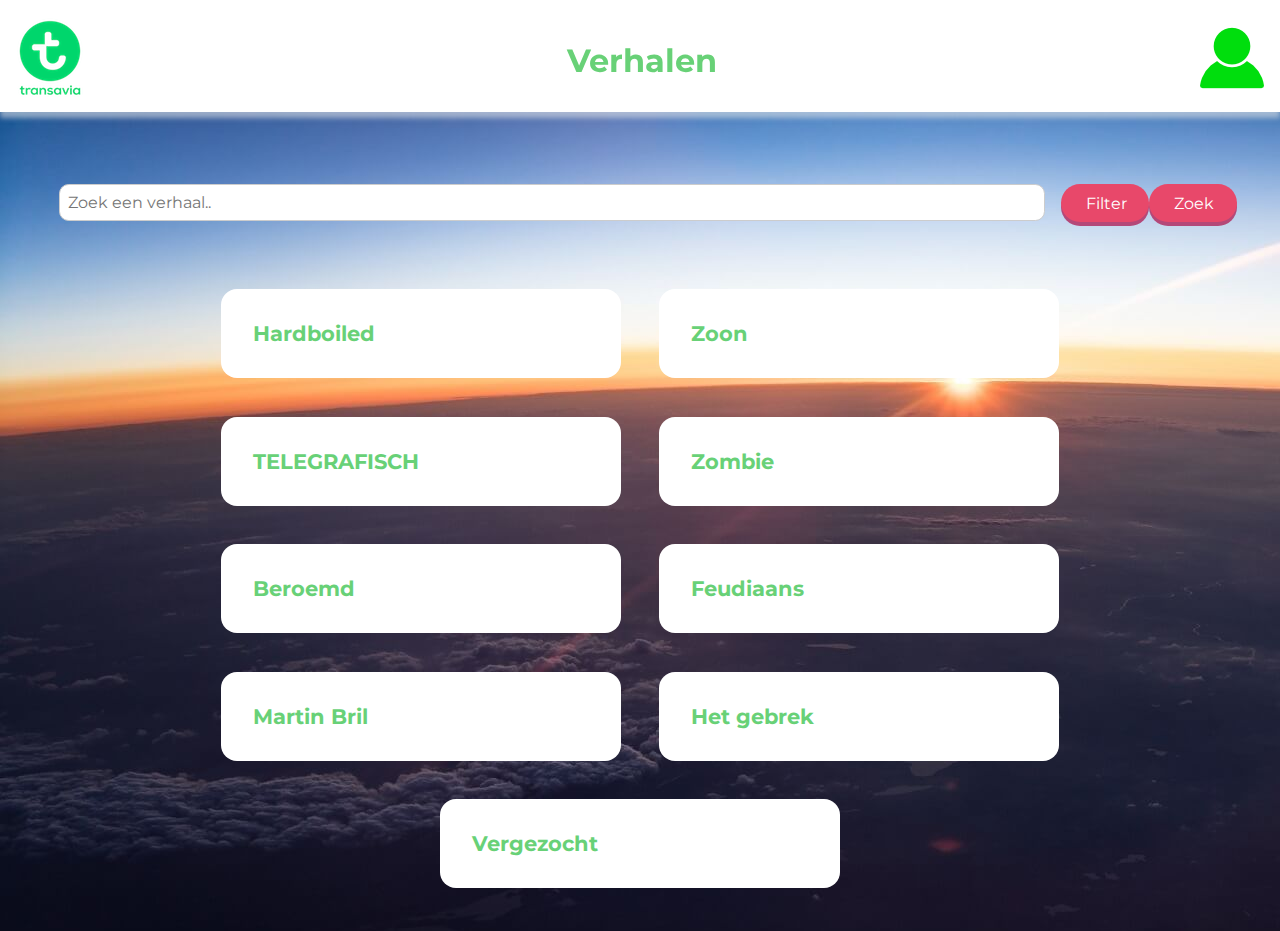
==== overzicht.html @ e4cb8141 "Fix issue #1 (https://github.com/joostvandam1/front-end-project-web/issues/1)" ====
<!DOCTYPE html>
<html lang=nl>
<head>
    <meta charset="UTF-8">
    <title>Overzichts- en formulierpagina</title>
    <link rel="stylesheet" type="text/css" href="css/opmaak2.css">
    <link href="https://fonts.googleapis.com/css?family=Montserrat" rel="stylesheet">
    <meta name="viewport" content="width=device-width, initial-scale=1">
    <script src="js/microinteractions.js"></script>
</head>
<body>
<header>
    <ul class="nav">
        <li class="logo">
            <a href="overzicht.html"><img src="images/menu.png"></a>
        </li>
        <li>
            <h1>
                Verhalen
            </h1>
        </li>
        <li class="account">
            <a href="index.html"><img src="images/gebruiker.png"></a>
        </li>
    </ul>
</header>

<section class="zoeken">
    <input class="search" type="text" placeholder="Zoek een verhaal.." />
    <label>Filter
        <input name="filter" class="filter-check" type="checkbox" value="Filter" />
    </label>
    <button class="klik">
        Zoek
    </button>
</section>

<section class="overview">
    <article class="one">
        <h3>Hardboiled</h3>

        <p>Het is snikheet in die godverdomde bus. Stinkend zweet vermengd met de geur van klamme jassen en natte hond.
            Mijn zoon slaapt. Goddank. Een hardnekkige kater bonkt tegen mijn slapen. Flashback naar de avond ervoor.
            Een fles goedkope whiskey en oude kaaskoekjes.</p>

        <p>Ik stap uit. Centraal Station, de anus van Amsterdam. Pneumatisch geboor trilt zich een weg naar mijn buis
            van Eustachius. De koppijn verergert. Bouwputten. Overal bouwputten. Amsterdam is een grote, gapende open
            wond hier. Heiende heipalen beuken gezellig mee op het ritme van mijn kloppende kater. Ik ben al een
            miezerige week op zoek naar Stijloefeningen van die godverdomde klootzak van een Raymond ‘De Aal’ Queneau.
            Het miezert zachtjes. Ik trek m’n kop in m’n kraag en balanceer over de natte planken langs de
            bouwputten...</p>

        <a class="read1" href="verhaal1.html">Lees verhaal</a>

    </article>
    <article class="two">
        <h3>Zoon</h3>

        <p>Vroem. Tuut tuut. Wheeeh!! Die! Die! Wheeeh! Die! Die! Hjumhjumhjum. Zzzzzzzzzz.*</p>

        <p>Zzzzzzz.**</p>

        <p>Zzzzzzz. Hjumhjumhjum. Zzzzzzz. Grumbl. Huh? Wheeeh. Die! Die! Papa? Hjmwhumwhum. Boe?Boe? Hjmwhumwhum.
            Wheeeh!!! Die!***</p>

        <p>Zjjoemmm. Vroem. Tuut tuut. Schoe!****</p>

        <p>* We zitten in zo’n enorme auto, samen met een aantal andere mensen. Ik voel dat ik elk moment in slaap kan
            vallen. Ik gooi woedend m’n speen weg. Papa pakt de speen op, doet ‘m even in zijn eigen moment en stopt ‘m
            dan in mij. Ik haal de speen eruit en gooi hem weer woedend weg. Dat herhaalt zich een paar keer. Totdat ik
            me helemaal leeg gezogen voel. Ik kan niet meer. Ik begin op de speen te zuigen en binnen een paar seconden
            wordt de wereld troebeler en nog een paar seconden later ben ik weg. Het deint lekker. Ik hoor wat gekraak,
            het wordt wat benauwder. Even later hoor ik een sissend geluid. Het is ineens een stuk kouder. Er klinkt een
            zacht getik. Ik hoor voetstappen van heel veel mensen. Stappe stappe stappe. Ik hoor gedreun en
            gedril...</p>
        <a class="read2" href="verhaal1.html">Lees verhaal</a>

    </article>
    <article class="three upper">
        <h3>Telegrafisch</h3>

        <p>Bus stopt stop naar bibliotheek voor stijloefeningen stop van raymond queneau stop regen en wind mensen in
            zichzelf gekeerd stop modderige teringzooi hier stop drilboren en heipalen teisteren trommelvliezen stop vrouw
            vraagt in engels met frans accent of dit postkantoor is stop ontkennend antwoord wordt niet gehoord wegens
            wegrennen naar achteruitrijdende renault stop tweede verdieping bij q stop stijloefeningen niet aanwezig stop
            volgens computer wel stop medewerker zoekt mee stop ook niks stop volgens medewerker exemplaar in magazijn stop
            mail naar magazijn stop mail van magazijn stop volgens magazijn stijloefeningen gewoon aanwezig op daartoe
            bestemde plek stop kut stop...</p>

        <a class="read3" href="verhaal1.html">Lees verhaal</a>

    </article>
    <article class="four">
        <h3>Zombie</h3>

        <p>Duizenden hongerige ondoden lopen zielloos over het stationsplein. Op zoek naar voedsel, naar half vergane hondenlijken, naar vers mensenvlees. Het is gekkenwerk dat ik hier ben, maar de brandstof van de bus is op. Ik hoopte dwars door de menigte wandelende lijken heen te kunnen rauzen. Maar het mocht niet zo zijn. Ergens ter hoogte...</p>

        <a class="read4" href="verhaal1.html">Lees verhaal</a>

    </article>
    <article class="five">
        <h3>Beroemd</h3>

        <p>Vlak voordat ik de bus uitstap bedank ik de buschauffeur via de spiegel voor zijn diensten. Hij zwaait joviaal terug. ‘Mijn vrouw is een groot fan van u’, roept hij. ‘Doe haar de groeten’, zeg ik en stap uit. Centraal Station. Ik duw mijn zoon voort. Hij slaapt. Zich onbewust van de last die er ...</p>

        <a class="read5" href="verhaal1.html">Lees verhaal</a>

    </article>
    <article class="six">
        <h3>Feudiaans</h3>

        <p>Ik stap uit de lul. Mijn aarsrivaal ligt te slapen in zijn kinderwagen. Wat een kutweer. De mensen zijn met zichzelf bezig, wat er hoogstwaarschijnlijk op neerkomt dat ze aan seks met hun moeder denken. Ik ben op weg naar de Openaarse Bilbiotheek van Amsterdam, om Stijloefeningen te lenen, een boek waarin Raymond Queneau op...</p>

        <a class="read6" href="verhaal1.html">Lees verhaal</a>

    </article>
    <article class="seven">
        <h3>Martin Bril</h3>

        <p>Centraal Station. Iedereen gaat er naartoe, niemand moet er zijn. Behalve om verder te reizen. Ik stap uit de bus, lijn 21. Van Geuzenveld naar Centraal Station. Mijn zoon slaapt in zijn kinderwagen. Eindelijk. Het is druk op het plein, en toch heerst er een rust. De mensen zijn met zichzelf bezig. Kop in de...</p>

        <a class="read7" href="verhaal1.html">Lees verhaal</a>

    </article>
    <article class="eight wow fade-in">
        <h3>Het gebrek</h3>

        <p>De bus uit. Mijn zoon tukt in zijn kinderkoets. Eindelijk. Ik loop over het plein. Een gierende wind en een striemende miezerregen geselen mijn gezicht. De mensen kijken voor zich uit, ieder voor zich. Ik ben op weg richting de bibliotheek om Stijloefeningen te lenen van hoe heet die schijver, iets met een Q. Welk ...</p>

        <a class="read8" href="verhaal1.html">Lees verhaal</a>

    </article>
    <article class="nine">
        <h3>Vergezocht</h3>

        <p>Het was in de omstreken van een gure februaridag rond het middaguur. Mijn zoon lag in zijn kinderwagen te slapen als een oude jamaicaan die teveel Rum achter de ontbrekende kiezen heeft. Ik stapte het gemeenteblik uit met de stramheid van een bejaarde ooievaar. Ik zet mijn welgevormde voet richting het stationsplein. De mensen krioelen...</p>

        <a class="read9" href="verhaal1.html">Lees verhaal</a>

    </article>
</section>
</body>
</html>
---- css/opmaak2.css ----
* {
    box-sizing: border-box;
    margin: 0;
    padding: 0;
}

header {
    position: fixed;
    top: 0;
    width: 100%;
    background-color: #fff;
    padding-left: 0;
    height: 7em;
    padding-top: .5em;
    box-shadow: 0 .375em .313em 0 rgba(235, 235, 235, 0.54);
}
header ul.nav {
    list-style: none;
    display: flex;
    flex-direction: row;
    justify-content: space-between;
    align-items: center;
}
header ul.nav li {
    display: inline-flex;

}
.logo {
    float: left;
    flex: 0;
}

h1 {
    flex: 1;
    font-size: 2em;
    font-family: 'Montserrat', sans-serif;
    text-align: left;
    color: rgb(104, 209, 119);
}

.account {
    margin: 1em;
    flex: 0;
    float: right;
}

body {
    background-size: cover;
    background: url(../images/travel.jpg) no-repeat fixed;
    border-radius: 1em;
    font-family: 'Montserrat', sans-serif;
    margin: 10em auto -1em;
}

h2 {
    font-size: 1.6em;
    font-family: 'Montserrat', sans-serif;
    text-align: center;
    color: rgb(29, 0, 142);
}

h3 {
    font-size: 1.3em;
    font-family: 'Montserrat', sans-serif;
    text-align: left;
    color: rgb(104, 209, 119);
}

body section input {
    font-size: 1em;
    padding: 0.5em;
    margin-left: 1em;
    border: 0.09em solid #ccc;
    border-radius: 0.6em;
    font-family: 'Montserrat', sans-serif;
}
body section input.search {
    width: 80%;
}

body section label {
    background-color: rgb(232, 72, 106);
    color: white;
    border: 0;
    padding: 0.6em 1.6em;
    border-radius: 2em;
    cursor: pointer;
    font-family: 'Montserrat', sans-serif;
    font-size: 1em;
    box-shadow: 0 0.25em 0 rgb(180, 72, 120);
    display: flex;
    width: 5.5em;
    text-decoration: none;
}

body section label input.filter-check {
    visibility: hidden;
}


body button {
    background-color: rgb(232, 72, 106);
    color: white;
    border: 0;
    padding: 0.6em 1.6em;
    border-radius: 2em;
    cursor: pointer;
    font-family: 'Montserrat', sans-serif;
    font-size: 1em;
    box-shadow: 0 0.25em 0 rgb(180, 72, 120);
    display: flex;
    width: 5.5em;
    text-decoration: none;
}

body button:hover {
    background-color: rgb(300, 72, 106);
}

body button:active {
    background-color: rgb(300, 72, 106);
    box-shadow: 0 0.15em 0 rgb(180, 72, 120);
    position: relative;
    top: 0.1em;
}
body .zoeken {
    display: flex;
    flex-direction: row;
}

body .zoeken .search {
    margin-right: 1em;
}
/**
Micro-interaction 1 - Highlight from search
 */
.overview article {
    -webkit-transition: width 2s, height 2s, background-color 2s, -webkit-transform 2s;
    transition: width 2s, height 2s, background-color 2s, transform 2s;
}
.overview article.found {
    background-color: aqua;
    -webkit-transition: width 2s, height 2s, background-color 2s, -webkit-transform 2s;
    transition: width 2s, height 2s, background-color 2s, transform 2s;
}

/**
Micro-interaction 2 - hide & show text of story
 */
.overview article {
    max-height: 2000px;
    opacity: 1;
    transition: opacity 1s, max-height 1s ease-in;
}
.overview article.small {
    max-height: 8em;
    min-width: 25em;
    transition: max-height 1s ease-out;
}
.overview article.small :not(h3) {
    opacity: 0;
    display: none;
    transition: opacity 1s ease-out;
}

/**
Micro-transaction 3 - Hide on filter
 */
.overview article.hide {
    visibility: visible;
}
.overview article.hide {
    visibility: hidden;
    opacity: 0;
    transition: visibility 1s, opacity 0.5s linear;
}
.overview article.upper h3, .overview article.upper p{
    text-transform: uppercase;
}
/*Media querie smartphone*/

@media (max-width: 37.5em) {

    header {
        position: fixed;
        top: 0;
        width: 100%;
        background-color: #fff;
        padding-left: 0;
        height: 7em;
        display: flex;
        list-style: none;
        z-index: 2;
        padding-top: .5em;
        flex-direction: row;
        justify-content: space-between;
        flex-wrap: wrap;
    }

    .logo {
        flex: 1;
    }

    h1 {
        display: none;
    }

    .account {
        margin: 1em;
        flex: 1;
    }

    body > section {
        display: flex;
        flex-direction: column;
        align-items: center;
        background-color: rgb(250, 229, 218);
    }

    body header {
        background-color: rgb(255, 255, 255);
        display: flex;
        flex-direction: column;
        align-items: center;
    }

    body {
        margin-top: 7em;
    }

    section > article {
        margin: 1.2em;
        padding: 2em;
        background-color: rgba(255, 255, 255, 1);
        border-radius: 1em;
        min-width: 1em;
        max-width: 20em;
    }

    article a {
        background-color: rgb(232, 72, 106);
        color: white;
        border: 0;
        padding: 0.6em 1.6em;
        margin: 1em 1em 1em 0;
        border-radius: 2em;
        cursor: pointer;
        font-family: 'Montserrat', sans-serif;
        font-size: 1em;
        box-shadow: 0 0.25em 0 rgb(180, 72, 120);
        display: flex;
        width: 6.2em;
        text-decoration: none;
    }

    article a:hover {
        background-color: rgb(300, 72, 106);
    }

    article a:active {
        background-color: rgb(300, 72, 106);
        box-shadow: 0 0.15em 0 rgb(180, 72, 120);
        position: relative;
        top: 0.1em;
    }

}

/*Media querie tablet*/

@media (max-width: 62.5em) {

    section > article {
        padding: 2em;
        background-color: rgba(255, 255, 255, 1);
        border-radius: 1em;
        min-width: 16em;
        max-width: 40em;
        margin: 1.2em 1em;
    }

    article a {
        background-color: rgb(232, 72, 106);
        color: white;
        border: 0;
        padding: 0.6em 1.6em;
        margin: 1em 1em 1em 0;
        border-radius: 2em;
        cursor: pointer;
        font-family: 'Montserrat', sans-serif;
        font-size: 1em;
        display: flex;
        width: 6.2em;
        text-decoration: none;
        box-shadow: 0 0.25em 0 rgb(180, 72, 120);
    }

    article a:hover {
        background-color: rgb(300, 72, 106);
        /* transform: rotate(7deg); */
    }

    article a:active {
        background-color: rgb(300, 72, 106);
        box-shadow: 0 0.15em 0 rgb(180, 72, 120);
        position: relative;
        top: 0.1em;
    }

    body > section {
        display: flex;
        flex-direction: column;
        align-items: center;
        padding: 1.5em;
    }

    body .zoeken {
        display: flex;
        flex-direction: row;
    }

    body .zoeken input {
        margin-right: 1em;

    }

    /*Media querie desktop*/

}

@media (min-width: 62.5em) {

    section > article {
        margin: 1.2em;
        padding: 2em;
        background-color: rgba(255, 255, 255, 1);
        border-radius: 1em;
        max-width: 25em;
        min-width: 16em;
    }

    article a {
        background-color: rgb(232, 72, 106);
        color: white;
        border: 0;
        padding: 0.6em 1.6em;
        margin: 1em 1em 1em 0;
        border-radius: 2em;
        cursor: pointer;
        font-family: 'Montserrat', sans-serif;
        font-size: 1em;
        box-shadow: 0 0.25em 0 rgb(180, 72, 120);
        display: flex;
        width: 6.2em;
        text-decoration: none;
    }

    article a:hover {
        background-color: rgb(300, 72, 106);
    }

    article a:active {
        background-color: rgb(300, 72, 106);
        box-shadow: 0 0.15em 0 rgb(180, 72, 120);
        position: relative;
        top: 0.1em;
    }

    body > section {
        display: flex;
        flex-direction: row;
        align-items: flex-start;
        justify-content: center;
        padding: 1.5em;
        flex-wrap: wrap;

    }

}
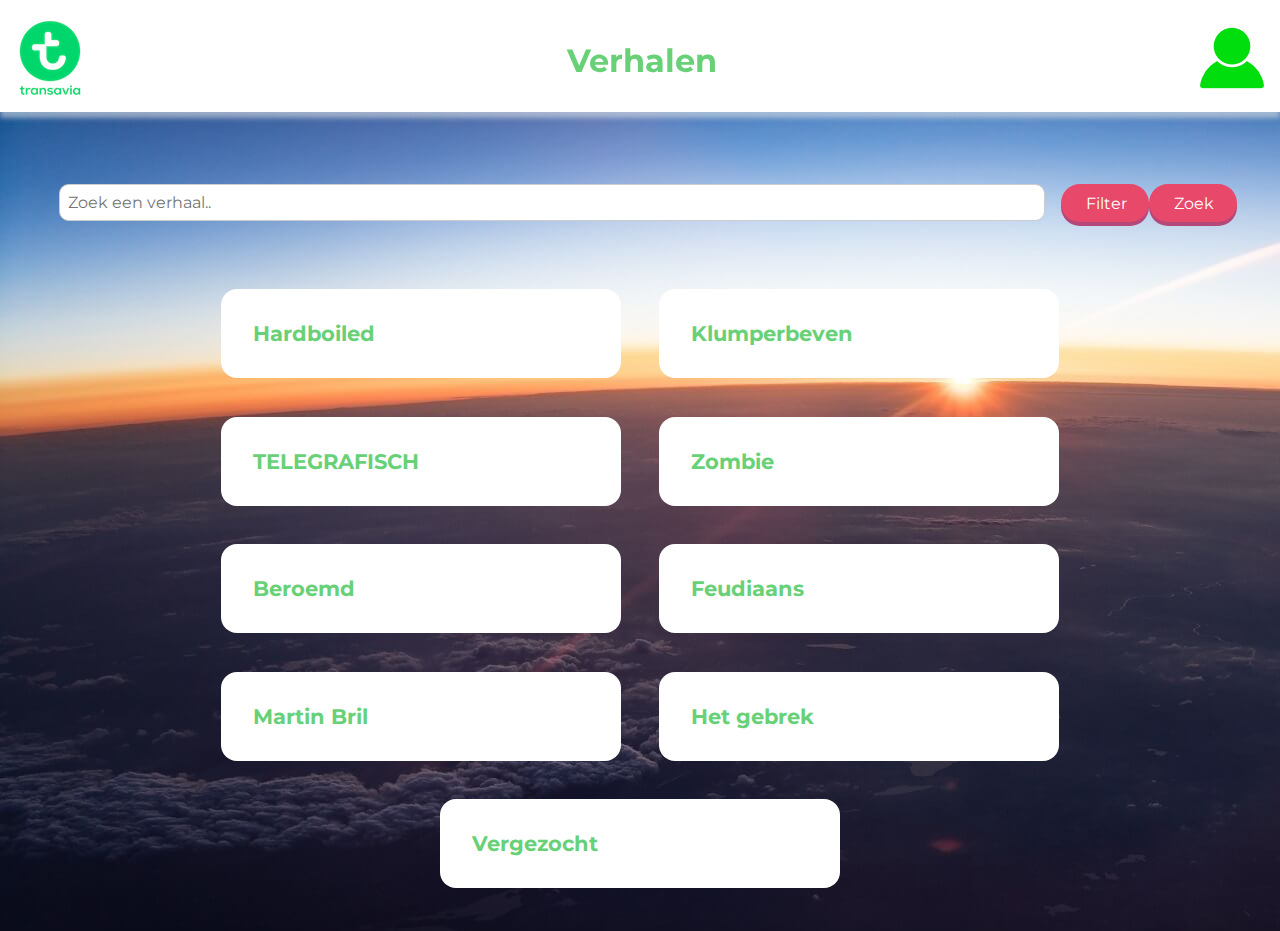
==== commit b6a0c79b: "Add better texts" ====
--- a/overzicht.html
+++ b/overzicht.html
@@ -36,107 +36,50 @@
 </section>
 
 <section class="overview">
-    <article class="one">
+    <article>
         <h3>Hardboiled</h3>
-
-        <p>Het is snikheet in die godverdomde bus. Stinkend zweet vermengd met de geur van klamme jassen en natte hond.
-            Mijn zoon slaapt. Goddank. Een hardnekkige kater bonkt tegen mijn slapen. Flashback naar de avond ervoor.
-            Een fles goedkope whiskey en oude kaaskoekjes.</p>
-
-        <p>Ik stap uit. Centraal Station, de anus van Amsterdam. Pneumatisch geboor trilt zich een weg naar mijn buis
-            van Eustachius. De koppijn verergert. Bouwputten. Overal bouwputten. Amsterdam is een grote, gapende open
-            wond hier. Heiende heipalen beuken gezellig mee op het ritme van mijn kloppende kater. Ik ben al een
-            miezerige week op zoek naar Stijloefeningen van die godverdomde klootzak van een Raymond ‘De Aal’ Queneau.
-            Het miezert zachtjes. Ik trek m’n kop in m’n kraag en balanceer over de natte planken langs de
-            bouwputten...</p>
-
+        <p>Het is snikheet in die godverdomde bus. Stinkend zweet vermengd met de geur van klamme jassen en natte hond. Mijn zoon slaapt. Goddank. Een hardnekkige kater bonkt tegen mijn slapen. Flashback naar de avond ervoor. Een fles goedkope whiskey en oude kaaskoekjes. Ik stap uit. Centraal Station, de anus van Amsterdam. Pneumatisch geboor trilt zich...</p>
         <a class="read1" href="verhaal1.html">Lees verhaal</a>
-
     </article>
-    <article class="two">
-        <h3>Zoon</h3>
-
-        <p>Vroem. Tuut tuut. Wheeeh!! Die! Die! Wheeeh! Die! Die! Hjumhjumhjum. Zzzzzzzzzz.*</p>
-
-        <p>Zzzzzzz.**</p>
-
-        <p>Zzzzzzz. Hjumhjumhjum. Zzzzzzz. Grumbl. Huh? Wheeeh. Die! Die! Papa? Hjmwhumwhum. Boe?Boe? Hjmwhumwhum.
-            Wheeeh!!! Die!***</p>
-
-        <p>Zjjoemmm. Vroem. Tuut tuut. Schoe!****</p>
-
-        <p>* We zitten in zo’n enorme auto, samen met een aantal andere mensen. Ik voel dat ik elk moment in slaap kan
-            vallen. Ik gooi woedend m’n speen weg. Papa pakt de speen op, doet ‘m even in zijn eigen moment en stopt ‘m
-            dan in mij. Ik haal de speen eruit en gooi hem weer woedend weg. Dat herhaalt zich een paar keer. Totdat ik
-            me helemaal leeg gezogen voel. Ik kan niet meer. Ik begin op de speen te zuigen en binnen een paar seconden
-            wordt de wereld troebeler en nog een paar seconden later ben ik weg. Het deint lekker. Ik hoor wat gekraak,
-            het wordt wat benauwder. Even later hoor ik een sissend geluid. Het is ineens een stuk kouder. Er klinkt een
-            zacht getik. Ik hoor voetstappen van heel veel mensen. Stappe stappe stappe. Ik hoor gedreun en
-            gedril...</p>
+    <article>
+        <h3>Klumperbeven</h3>
+        <p>Ik bus de stap uit en been met gepaste zwind over het stationsplein. In mijn zoon ligt de kinderwagen te slapen. Het pijpt regenstelen en er guurt een winderige waai. De mensen keren in zichzelf gelopen, kraag in de kop, grond richting neus. Het is hier niet bepoeld een vrolijke baal. Wat een zeringtooi! Amsterdam...</p>
         <a class="read2" href="verhaal1.html">Lees verhaal</a>
-
     </article>
-    <article class="three upper">
+    <article class="upper">
         <h3>Telegrafisch</h3>
-
-        <p>Bus stopt stop naar bibliotheek voor stijloefeningen stop van raymond queneau stop regen en wind mensen in
-            zichzelf gekeerd stop modderige teringzooi hier stop drilboren en heipalen teisteren trommelvliezen stop vrouw
-            vraagt in engels met frans accent of dit postkantoor is stop ontkennend antwoord wordt niet gehoord wegens
-            wegrennen naar achteruitrijdende renault stop tweede verdieping bij q stop stijloefeningen niet aanwezig stop
-            volgens computer wel stop medewerker zoekt mee stop ook niks stop volgens medewerker exemplaar in magazijn stop
-            mail naar magazijn stop mail van magazijn stop volgens magazijn stijloefeningen gewoon aanwezig op daartoe
-            bestemde plek stop kut stop...</p>
-
+        <p>Bus stopt stop naar bibliotheek voor stijloefeningen stop van raymond queneau stop regen en wind mensen in zichzelf gekeerd stop modderige teringzooi hier stop drilboren en heipalen teisteren trommelvliezen stop vrouw vraagt in engels met frans accent of dit postkantoor is stop ontkennend antwoord wordt niet gehoord wegens wegrennen naar achteruitrijdende renault stop tweede verdieping bij q stop stijloefeningen niet aanwezig stop volgens computer wel stop medewerker zoekt mee stop ook niks stop volgens medewerker exemplaar in magazijn stop mail naar magazijn stop mail van magazijn stop volgens magazijn stijloefeningen gewoon aanwezig op daartoe bestemde plek stop kut stop...</p>
         <a class="read3" href="verhaal1.html">Lees verhaal</a>
-
     </article>
-    <article class="four">
+    <article>
         <h3>Zombie</h3>
-
         <p>Duizenden hongerige ondoden lopen zielloos over het stationsplein. Op zoek naar voedsel, naar half vergane hondenlijken, naar vers mensenvlees. Het is gekkenwerk dat ik hier ben, maar de brandstof van de bus is op. Ik hoopte dwars door de menigte wandelende lijken heen te kunnen rauzen. Maar het mocht niet zo zijn. Ergens ter hoogte...</p>
-
         <a class="read4" href="verhaal1.html">Lees verhaal</a>
-
     </article>
-    <article class="five">
+    <article>
         <h3>Beroemd</h3>
-
         <p>Vlak voordat ik de bus uitstap bedank ik de buschauffeur via de spiegel voor zijn diensten. Hij zwaait joviaal terug. ‘Mijn vrouw is een groot fan van u’, roept hij. ‘Doe haar de groeten’, zeg ik en stap uit. Centraal Station. Ik duw mijn zoon voort. Hij slaapt. Zich onbewust van de last die er ...</p>
-
         <a class="read5" href="verhaal1.html">Lees verhaal</a>
-
     </article>
-    <article class="six">
+    <article>
         <h3>Feudiaans</h3>
-
         <p>Ik stap uit de lul. Mijn aarsrivaal ligt te slapen in zijn kinderwagen. Wat een kutweer. De mensen zijn met zichzelf bezig, wat er hoogstwaarschijnlijk op neerkomt dat ze aan seks met hun moeder denken. Ik ben op weg naar de Openaarse Bilbiotheek van Amsterdam, om Stijloefeningen te lenen, een boek waarin Raymond Queneau op...</p>
-
         <a class="read6" href="verhaal1.html">Lees verhaal</a>
-
     </article>
-    <article class="seven">
+    <article>
         <h3>Martin Bril</h3>
-
         <p>Centraal Station. Iedereen gaat er naartoe, niemand moet er zijn. Behalve om verder te reizen. Ik stap uit de bus, lijn 21. Van Geuzenveld naar Centraal Station. Mijn zoon slaapt in zijn kinderwagen. Eindelijk. Het is druk op het plein, en toch heerst er een rust. De mensen zijn met zichzelf bezig. Kop in de...</p>
-
         <a class="read7" href="verhaal1.html">Lees verhaal</a>
-
     </article>
-    <article class="eight wow fade-in">
+    <article>
         <h3>Het gebrek</h3>
-
         <p>De bus uit. Mijn zoon tukt in zijn kinderkoets. Eindelijk. Ik loop over het plein. Een gierende wind en een striemende miezerregen geselen mijn gezicht. De mensen kijken voor zich uit, ieder voor zich. Ik ben op weg richting de bibliotheek om Stijloefeningen te lenen van hoe heet die schijver, iets met een Q. Welk ...</p>
-
         <a class="read8" href="verhaal1.html">Lees verhaal</a>
-
     </article>
-    <article class="nine">
+    <article>
         <h3>Vergezocht</h3>
-
         <p>Het was in de omstreken van een gure februaridag rond het middaguur. Mijn zoon lag in zijn kinderwagen te slapen als een oude jamaicaan die teveel Rum achter de ontbrekende kiezen heeft. Ik stapte het gemeenteblik uit met de stramheid van een bejaarde ooievaar. Ik zet mijn welgevormde voet richting het stationsplein. De mensen krioelen...</p>
-
         <a class="read9" href="verhaal1.html">Lees verhaal</a>
-
     </article>
 </section>
 </body>
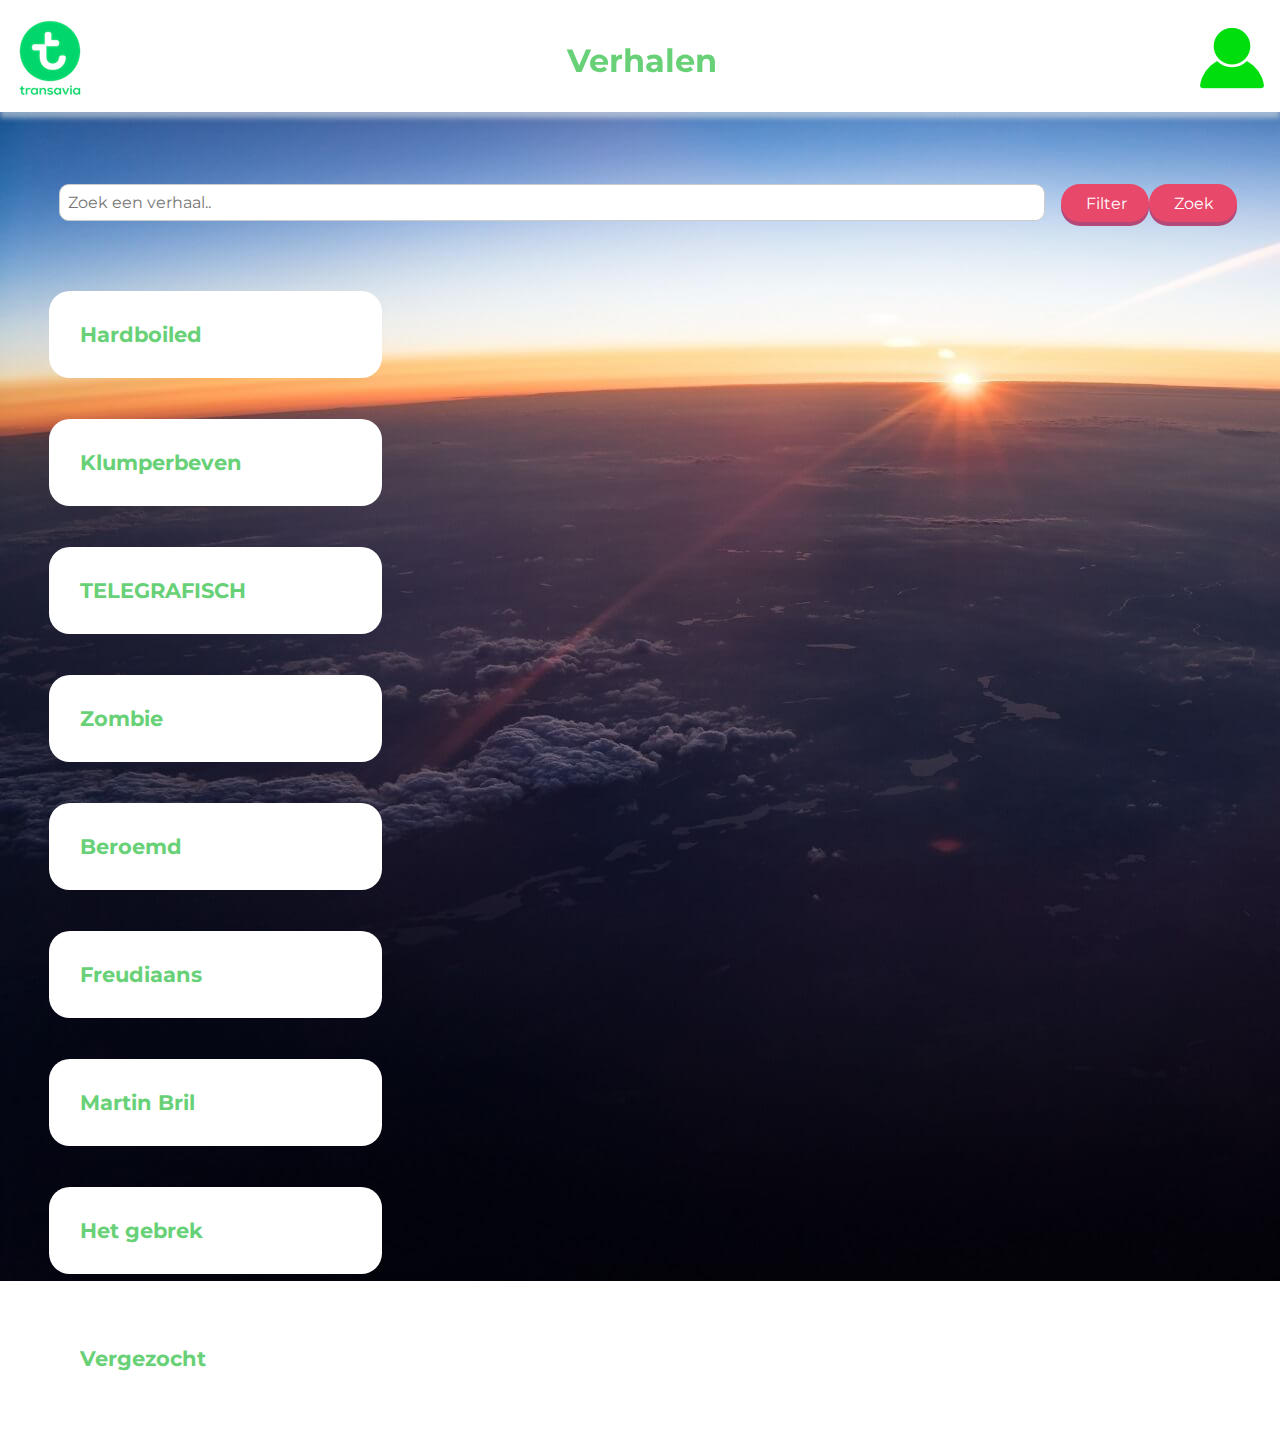
==== commit f8207e96: "Add long & short story" ====
--- a/overzicht.html
+++ b/overzicht.html
@@ -25,61 +25,356 @@
     </ul>
 </header>
 
-<section class="zoeken">
-    <input class="search" type="text" placeholder="Zoek een verhaal.." />
+<form onsubmit="return false;" class="zoeken">
+    <input class="search" type="text" placeholder="Zoek een verhaal.."/>
     <label>Filter
-        <input name="filter" class="filter-check" type="checkbox" value="Filter" />
+        <input name="filter" class="filter-check" type="checkbox" value="Filter"/>
     </label>
     <button class="klik">
         Zoek
     </button>
-</section>
+</form>
 
 <section class="overview">
     <article>
         <h3>Hardboiled</h3>
-        <p>Het is snikheet in die godverdomde bus. Stinkend zweet vermengd met de geur van klamme jassen en natte hond. Mijn zoon slaapt. Goddank. Een hardnekkige kater bonkt tegen mijn slapen. Flashback naar de avond ervoor. Een fles goedkope whiskey en oude kaaskoekjes. Ik stap uit. Centraal Station, de anus van Amsterdam. Pneumatisch geboor trilt zich...</p>
-        <a class="read1" href="verhaal1.html">Lees verhaal</a>
+        <a class="read" href="javascript:void(0);">Lees verhaal</a>
+        <div class="story">
+            <div class="short"><p>Het is snikheet in die godverdomde bus. Stinkend zweet vermengd met de geur van klamme
+                jassen en natte hond. Mijn zoon slaapt. Goddank. Een hardnekkige kater bonkt tegen mijn slapen.
+                Flashback naar de avond ervoor. Een fles goedkope whiskey en oude kaaskoekjes. Ik stap uit. Centraal
+                Station, de anus van Amsterdam. Pneumatisch geboor trilt zich...</p></div>
+            <div class="rest hidden">
+                <p>Ik stap uit. Centraal Station, de anus van Amsterdam. Pneumatisch geboor trilt zich een weg naar mijn
+                    buis van Eustachius. De koppijn verergert. Bouwputten. Overal bouwputten. Amsterdam is één grote,
+                    gapende open wond hier. Heiende heipalen beuken gezellig mee op het ritme van mijn kloppende kater.
+                    Ik ben al een miezerige week op zoek naar Stijloefeningen van die godverdomde klootzak van een
+                    Raymond ‘De Aal’ Queneau. Het miezert zachtjes. Ik trek m’n kop in m’n kraag en balanceer over de
+                    natte planken langs de bouwputten.</p>
+                <p>De bibliotheek. Dit gebouw herbergt nogal wat lijken. Ik weet van minstens twee kickboxers en een
+                    mislukte bruiloftszanger dat ze hier zijn ingemetseld. Ik kijk naar boven. Reik in mijn jaszak.
+                    Draai de dop van m’n zakflacon en neem een goede slok om mezelf moed in te drinken. En dan, een
+                    stem… zoeter dan de zoetste honing. Ze verontschuldigt zich. Ik kijk om. Een godin met ravenzwarte
+                    krullen. In gebroken Engels vraagt ze waar het postkantoor is. Ach, meisje toch, je moest eens
+                    weten. Vraag het niet aan mij. Zoek iemand anders. Ik snuif haar geur op, bijna niet meer
+                    waarneembaar dankzij de wind. Het postkantoor is weggevaagd. Ik zeg dat ze in de Raadhuisstraat moet
+                    zijn. Een auto met een Frans nummerbord rijdt achteruit. De Godin Met De Zwarte Krullen kijkt om.
+                    Lichte paniek. Ik glimlach. Zij glimlacht. Droevig. Het moment bevriest. Duizend uren lang. Zij
+                    breekt eruit. Als een kuiken uit het ei. En rent achter de auto aan. Vaarwel.</p>
+                <p>Binnen. Tweede verdieping. Bij de boeken van Queneau. Ze staan rustig naast elkaar. Maar
+                    Stijloefeningen is nergens te bekennen. Queneau waar ben je? Hufter. Ik kijk voor de zekerheid bij
+                    de P en de R. Maar niks. Godverdomme niks. De laffe chien is ’m gepeerd. Met de staart tussen de
+                    benen. Ik tik het in op de computer. ‘Stijloefeningen, Raymond Queneau’. ‘Minstens één exemplaar
+                    aanwezig,’ zegt de computer. Ik kijk nogmaals. Niks. Ik haal er een medewerker bij. De lijer kijkt
+                    mee. Ziet niks. Haalt z’n schouders op. Ik kan het rambam krijgen. En anders moet ik even een
+                    mailtje sturen naar het magazijn. Daar moeten ze nog een exemplaar hebben. Ik mail naar het
+                    magazijn. Beleefd. Afstandelijk. Professioneel. Ik wacht. Kwartier later. Mail terug. Er is nog één
+                    exemplaar aanwezig. Op de tweede verdieping. Tussen de andere romans. Er knapt iets in me.</p>
+            </div>
+        </div>
     </article>
     <article>
         <h3>Klumperbeven</h3>
-        <p>Ik bus de stap uit en been met gepaste zwind over het stationsplein. In mijn zoon ligt de kinderwagen te slapen. Het pijpt regenstelen en er guurt een winderige waai. De mensen keren in zichzelf gelopen, kraag in de kop, grond richting neus. Het is hier niet bepoeld een vrolijke baal. Wat een zeringtooi! Amsterdam...</p>
-        <a class="read2" href="verhaal1.html">Lees verhaal</a>
+        <a class="read" href="javascript:void(0);">Lees verhaal</a>
+        <div class="story">
+            <div class="short"><p>Ik bus de stap uit en been met gepaste zwind over het stationsplein. In mijn zoon ligt
+                de kinderwagen te slapen. Het pijpt regenstelen en er guurt een winderige waai. De mensen keren in
+                zichzelf gelopen, kraag in de kop, grond richting neus. Het is hier niet bepoeld een vrolijke baal. Wat
+                een zeringtooi! Amsterdam...</p></div>
+            <div class="rest hidden">
+                <p>lijkt wel één blote grouwput. Drilpalen en heiboren trommelen mijn teistervliezen. Ik plank verder
+                    over een loop. Richting de Ipenbare Bobliotheek, in de hoop Oefenstijlen van Quemond Rayneau te
+                    lenen.</p>
+                <p>Vlak voordat ik de betreed wil bibliotheken, trekt een jas mij aan m’n vrouw. Het is een beeldvrouwe
+                    schoon, met haar zo raaf als de zwarten. Ze franst Engels met een praat accent en vraagt mij of dit
+                    postkantoor het wellicht is. Er heeft hier inderdaad post een ooitkantoor gestaan, lang geleden.
+                    Terwijl ik dat aan uit wil haarleggen achtert zij kijkom waar een oude Renault weg rijdend achteruit
+                    rijdt. Ze kijkt me verontglimlachend schuldig aan, laat me een adresje zien waarop twee briefjes
+                    staan. Staarhuisraad, lees ik. Naar moet ze daartoe, maar dat als ik net wil vertellen, rent ze zich
+                    om en draait ze weg, in de achteruit van de richtingrijdende Renault.</p>
+                <p>Boven, op de verdiepte tweeling, qoek ik bij de zoek naar Oefenstijlen. Maar hoe ik oek zook, het
+                    vind is niet te boeken. Ik computer naar een zoek en ga als tikopdracht Oefenstijlen van Quemond
+                    Rayneau in. Volgens de catagale digitogus is het boek gewoon aanwezig. Omdat ik zaak wil zijn van
+                    m’n zeker, hulp ik de roep in van een medewerker. Een jongere schuchterman zoekt mee met helpen,
+                    maar ook hij vindt niks kunnen. Hij tipt me wel de geef om even een stuurtje naar de mail te
+                    magazijnen. Kost je een tijdje kwartieren, maar bij de heb moeten ze ‘m zeker magazijnen. Zo gedaan,
+                    zo gezegd, ik magazijn een stuurtje naar de mail mail en kwartier een krijg later een magazijn terug
+                    waarin niet bepaald om de gebreide draai wordt heen gegeten. Want daarin droogt staatjes dat
+                    Oefenstijlen van Quemond Rayneau gewoon op de daartoe beplekte stem ligt, te weten op de verdiepte
+                    tweeling, waar ik dus al de zele geit aan het hoeken ben geweest. Ik was dus mooi met een blije mus
+                    doodgemaakt.</p>
+                <p>Een laatje tijder, in een winkelbaby op het Lom en Bosserplein, zoon ik scheteboentjes voor mijn
+                    koop.</p>
+            </div>
+        </div>
     </article>
     <article class="upper">
         <h3>Telegrafisch</h3>
-        <p>Bus stopt stop naar bibliotheek voor stijloefeningen stop van raymond queneau stop regen en wind mensen in zichzelf gekeerd stop modderige teringzooi hier stop drilboren en heipalen teisteren trommelvliezen stop vrouw vraagt in engels met frans accent of dit postkantoor is stop ontkennend antwoord wordt niet gehoord wegens wegrennen naar achteruitrijdende renault stop tweede verdieping bij q stop stijloefeningen niet aanwezig stop volgens computer wel stop medewerker zoekt mee stop ook niks stop volgens medewerker exemplaar in magazijn stop mail naar magazijn stop mail van magazijn stop volgens magazijn stijloefeningen gewoon aanwezig op daartoe bestemde plek stop kut stop...</p>
-        <a class="read3" href="verhaal1.html">Lees verhaal</a>
+        <a class="read" href="javascript:void(0);">Lees verhaal</a>
+        <div class="story">
+            <div class="short"><p>Bus stopt stop naar bibliotheek voor stijloefeningen stop van raymond queneau stop
+                regen en wind mensen in zichzelf gekeerd stop modderige teringzooi hier stop drilboren en heipalen
+                teisteren trommelvliezen stop vrouw vraagt in engels met frans accent of dit postkantoor is stop
+                ontkennend antwoord wordt niet gehoord wegens wegrennen naar achteruitrijdende renault stop tweede
+                verdieping bij q stop stijloefeningen niet aanwezig stop volgens computer wel stop medewerker zoekt mee
+                stop ook niks stop volgens medewerker exemplaar in magazijn stop mail naar magazijn stop mail van
+                magazijn stop volgens magazijn stijloefeningen gewoon aanwezig op daartoe bestemde plek stop kut
+                stop...</p></div>
+            <div class="rest hidden">
+                <p>babyschoentjes in babywinkel op bos en lommerplein stop ook mooi stop</p>
+            </div>
+        </div>
     </article>
     <article>
         <h3>Zombie</h3>
-        <p>Duizenden hongerige ondoden lopen zielloos over het stationsplein. Op zoek naar voedsel, naar half vergane hondenlijken, naar vers mensenvlees. Het is gekkenwerk dat ik hier ben, maar de brandstof van de bus is op. Ik hoopte dwars door de menigte wandelende lijken heen te kunnen rauzen. Maar het mocht niet zo zijn. Ergens ter hoogte...</p>
-        <a class="read4" href="verhaal1.html">Lees verhaal</a>
+        <a class="read" href="javascript:void(0);">Lees verhaal</a>
+        <div class="story">
+            <div class="short"><p>Duizenden hongerige ondoden lopen zielloos over het stationsplein. Op zoek naar
+                voedsel, naar half vergane hondenlijken, naar vers mensenvlees. Het is gekkenwerk dat ik hier ben, maar
+                de brandstof van de bus is op. Ik hoopte dwars door de menigte wandelende lijken heen te kunnen rauzen.
+                Maar het mocht niet zo zijn. Ergens ter hoogte...</p></div>
+            <div class="rest hidden">
+                <p>van het gebouw dat ooit Oibibio huisvestte, hield de bus op met rijden. Ik heb ‘m uit laten rollen en
+                    nu loop ik hier. Onder mijn gele regenpak heb ik mezelf in aluminiumfolie verpakt in de hoop niet
+                    besmet te worden door de verontreinigde miezerregen. Donkere wolken hangen als een woedende God
+                    boven het troosteloze Centraal Station. Een venijnige wind rammelt aan de kapotte ramen. De
+                    kinderwagen die ik voortduw zit vol met jachtgeweren, ijzeren staven, keukenmessen, een shotgun en
+                    een kettingzaag. Maar als ik dat hier moet gebruiken… als ze merken dat ik nog niet dood ben… dan
+                    ben ik verloren, dat weet ik maar al te goed. Waarom doe ik dit eigenlijk? Om Stijloefeningen van
+                    Raymond Queneau te kunnen bemachtigen. Tja. Als ik mij iets in m’n hoofd haal, dan rust ik niet
+                    voordat ik het voor elkaar heb. Zo ben ik. Daar kan geen bloeddorstige ondode ook maar iets aan
+                    veranderen. Gelukkig zijn ze te veel met zichzelf bezig om me op te merken. Ik heb het gehaald en
+                    loop nu over een plank. Links en rechts modderige bouwputten die er verlaten bij liggen. Beneden
+                    vechten drie schurftige honden om een groen uitgeslagen mensenbeen.</p>
+                <p>Voor de bibliotheek. Een aantal letters die ooit, in betere tijden, samen met een een aantal andere
+                    letters boven de ingang de woorden Openbare Bibliotheek vormden, liggen op de grond. De ruiten van
+                    de bibliotheek zijn stuk voor stuk gesneuveld. Ik kijk naar boven. Het gebouw hangt dreigend over me
+                    heen, als een enorme grafsteen die mij elk moment kan verpletteren. Ik pak voor de zekerheid m’n
+                    shotgun uit de kinderwagen en laad ‘m door. Net als ik naar binnen wil gaan, voel ik dat er iemand
+                    aan mijn rechterbeen hangt. Als in een reflex geef ik een trap naar achteren, draai me om en schiet
+                    een kogel dwars door het hoofd van een vrouwelijke zombie. De kogel mist z’n uitwerking niet: haar
+                    halve hoofd is weg. Haar gitzwarte krullen bungelen op haar rechterschouder. Waar ooit haar
+                    rechteroog had gezeten zit nu een groot gapend gat waaraan een oor bungelt. POST OFFICE, schreeuwt
+                    ze. Ik hoor dat ze een Frans accent heeft. Ooit heeft hier inderdaad een postkantoor gestaan. Lang
+                    voordat Amsterdam besmet raakte met het virus. Terwijl ik mijn shotgun herlaad, draait de ondode
+                    vrouw zich om en waggelt ze met haar armen vooruit richting een achteruit rijdende Renault 21 waarin
+                    een lachend skelet achter het stuur zit. Lappen vlees hangen aan zijn schedel. Ik schiet de vrouw in
+                    haar rug. Flarden bedorven zombievlees vliegen in de rondte, maar de vrouw blijft half vallend
+                    doorlopen.</p>
+                <p>Boven op de tweede verdieping. Het is een chaos hier. Alle ramen zijn eruit. Er liggen meer TL-buizen
+                    kapot op de grond dan dat ze aan het plafond hangen. Overal liggen boeken. Bij de Q zijn zowaar een
+                    aantal boeken van Queneau te vinden, maar uiteraard zit Stijloefeningen daar niet bij. Dat zul je
+                    altijd zien. Ik loop naar de bureaus waar eens de computers stonden. Er staan er nog wel een paar.
+                    Maar alles is eruit gehaald. Volledig ontmanteld. Aan diggels geslagen beeldschermen. Maar terwijl
+                    ik hier sta, zie ik dat er iemand achter een bureau zit. Ik laad mijn shotgun weer en sluip op de
+                    persoon af, die diep geconcentreerd boeken aan het sorteren is. Een vrij gave, van enige blos
+                    voorziene huid doet mij vermoeden dat ik hier met een levend wezen te maken heb. Als ik hem vraag
+                    wie hij is, schrikt hij zich helemaal het apenzuur. Maar hij hervat zich vrij snel door een AK47 te
+                    pakken en in het wilde weg te gaan schieten. Gelukkig is de man zo bijziend als een Kentucky Fried
+                    Chicken, zodat ik tijd heb om me te verschuilen achter een stuk of tien zo te zien amper gelezen
+                    exemplaren van De Ontdekking van de Hemel. ‘Ola supermercato‘, schreeuw ik, ‘ik wilde alleen maar
+                    weten of jullie Stijloefeningen van Raymond Queneau hebben.’</p>
+                <p>‘Zeg dat dan’, schreeuwt de medewerker.</p>
+                <p>‘Ik ben op zoek naar Stijloefeningen van Raymond Queneau.’</p>
+                <p>‘Bij de Q’, schreeuwt de medewerker.</p>
+                <p>‘Daar lag ie niet.’</p>
+                <p>‘Misschien heeft het magazijn nog een exemplaar’, zegt de medewerker.</p>
+                <p>‘Hoe weet ik dat?’</p>
+                <p>‘Moet je even een mailtje sturen.’</p>
+                <p>‘Zijn er nog computers die het doen dan?’</p>
+                <p>‘Nee.’</p>
+                <p>‘Hoe moet ik dan een mailtje sturen?’</p>
+                <p>‘Goed punt. Laat mij daar even over nadenken.’ Zegt de medewerker.</p>
+                <p>Vijftien minuten later deelt de medewerker mij mede dat er lang over heeft nagedacht, maar dat hij
+                    geen idee heeft hoe je het magazijn zonder mail moet bereiken. Enigszins teleurgesteld begin ik aan
+                    de barre tocht terug.</p>
+                <p>Op het Bos en Lommerplein, vlak bij mijn schuilplaats onder de restanten van de ringweg, vind ik in
+                    een verlaten babywinkel een paar prachtige babyschoentjes voor mijn zoon.</p>
+            </div>
+        </div>
     </article>
     <article>
         <h3>Beroemd</h3>
-        <p>Vlak voordat ik de bus uitstap bedank ik de buschauffeur via de spiegel voor zijn diensten. Hij zwaait joviaal terug. ‘Mijn vrouw is een groot fan van u’, roept hij. ‘Doe haar de groeten’, zeg ik en stap uit. Centraal Station. Ik duw mijn zoon voort. Hij slaapt. Zich onbewust van de last die er ...</p>
-        <a class="read5" href="verhaal1.html">Lees verhaal</a>
-    </article>
-    <article>
-        <h3>Feudiaans</h3>
-        <p>Ik stap uit de lul. Mijn aarsrivaal ligt te slapen in zijn kinderwagen. Wat een kutweer. De mensen zijn met zichzelf bezig, wat er hoogstwaarschijnlijk op neerkomt dat ze aan seks met hun moeder denken. Ik ben op weg naar de Openaarse Bilbiotheek van Amsterdam, om Stijloefeningen te lenen, een boek waarin Raymond Queneau op...</p>
-        <a class="read6" href="verhaal1.html">Lees verhaal</a>
+        <a class="read" href="javascript:void(0);">Lees verhaal</a>
+        <div class="story">
+            <div class="short"><p>Vlak voordat ik de bus uitstap bedank ik de buschauffeur via de spiegel voor zijn
+                diensten. Hij zwaait joviaal terug. ‘Mijn vrouw is een groot fan van u’, roept hij. ‘Doe haar de
+                groeten’, zeg ik en stap uit. Centraal Station. Ik duw mijn zoon voort. Hij slaapt. Zich onbewust van de
+                last die er ...</p></div>
+            <div class="rest hidden">
+                <p>Vlak voordat ik de bibliotheek wil binnengaan tikt er iemand op mijn rug. Er staat een kleine vrouw
+                    met dikke, inktzwarte krullen voor me. Ik reik naar mijn binnenzak om een foto met handtekening te
+                    pakken, maar de vrouw blijkt niet van hier en vraagt in het Engels met een Frans accent of dit het
+                    postkantoor is. ‘Nee’, zeg ik, ‘dit is de bibliotheek.’ De vrouw glimlacht en kijkt achter zich.
+                    Daar rijdt een grijze Renault 21 achteruit rijdend van ons weg. Ze draait zich weer om en glimlacht
+                    naar me. ‘Are you..?’ Ze durft haar zin niet af te maken. ‘Yes’, zeg ik, ‘I am.’ Ze haalt een
+                    briefje uit haar binnenzak en een pen. ‘Would you..?’, zegt ze, ‘…my husband is a big fan.’ ‘Of
+                    course’, zeg ik. En doe de dop van de pen. Raadhuisstraat, lees ik op het briefje. ‘That’s where you
+                    should go’, zeg ik terwijl ik mijn handtekening zet. Maar ze grist het papiertje uit mijn handen,
+                    bedankt me met een schaapachtig lachje en rent achter de Renault aan.</p>
+                <p>Binnen, op de tweede verdieping. De rust in de bibliotheek is duidelijk verstoord. Ik sta bij de Q
+                    van Queneau te zoeken naar Stijloefeningen. Mensen lopen nadrukkelijk nonchalant langs. Er staan
+                    ineens aardig wat mensen bij de R en de S te zoeken naar boeken die ze vijf minuten geleden nog niet
+                    zochten. Ik vind niks, loop naar de computers en deel hier en daar wat glimlachjes en knikjes uit.
+                    Ik tik ‘Stijloefeningen’ in op de online catalogus. Twee schoolmeisjes van een jaar of veertien
+                    komen giechelend naar me toe. Volgens de online catalogus ligt Stijloefeningen gewoon op de plank.
+                    ‘Meneer’, zegt de ene. Ik glimlach. Ze houdt een boek voor zich. ‘Zou ik uw handtekening mogen’,
+                    vraagt ze. ‘Maar dat is een boek van de bibliotheek’, zeg ik. ‘Doe dan maar hier’, zegt ze. Ze geeft
+                    me een dikke viltstift en trekt haar truitje omhoog. Ik zet m’n handtekening op haar buik en geef
+                    haar navel wat bloemblaadjes. Ze bedankt me en loopt snel weg samen met haar vriendin om ergens ter
+                    hoogte van de K in lachen uit te barsten. Ik loop naar een medewerker die met z’n rug naar me toe
+                    zit te tikken op zijn computer. ‘Meneer’, zeg ik. ‘Ogenblik’, zegt hij. Hij blijft nog even
+                    doortikken, draait zich om en zegt zonder mij aan te kijken: ‘Zeg het ‘ns.’ Ik vertel hem dat ik op
+                    zoek ben naar Stijloefeningen van Raymond Queneau. Dat ik het niet kon vinden, maar dat het boek
+                    volgens de online catalogus gewoon aanwezig is. ‘Dan moet u beter zoeken’, zegt hij. Hij kijkt me
+                    aan, ziet wie ik ben, verslikt zich in zijn denkbeeldige koffie en begint zich nerveus te excuseren.
+                    Ik zeg dat het niet geeft. Hij stamelt dat het wel geeft en biedt aan om mee te helpen zoeken. Hij
+                    gaat eerst naar de Q. Vindt niks. Loopt de P en de R langs. Kijkt op de trolleys met net
+                    teruggebrachte boeken. Zoekt bij de K van Kousbroek. Zelfs nog even bij de C van Cousbroek. Ik zeg
+                    dat ik het wel een andere keer probeer, maar hij wil er niets van weten. Volgens hem moet het
+                    magazijn er nog een hebben. Of ik hier even wil wachten. Hij rent naar beneden. Is een kwartier weg.
+                    Ik deel wat handtekeningen uit. Een vrouw vertelt dat ik haar leven heb veranderd. De medewerker
+                    komt hijgend boven met de mededeling dat Stijloefeningen, volgens het magazijn, gewoon op de daartoe
+                    bestemde plek ligt. Bij de Q van Queneau dus. Waar we de hele tijd hadden gekeken. Ik glimlach. De
+                    medewerker zegt dat hij net een vriend heeft gebeld die bij een antiquariaat werkt. Daar hebben ze
+                    het boek niet op voorraad liggen, sterker nog, er waren veel meer mensen naar op zoek, maar de
+                    vriend van de medewerker had beloofd dat meneer Molovich voorrang zou krijgen. Ik glimlach
+                    vriendelijk en bedank hem voor de moeite. Vlak voordat ik ga, vraagt de medewerker, inmiddels diep
+                    paars aangelopen, of hij een handtekening kan krijgen. Zijn moeder is een groot fan van mij.</p>
+                <p>Op het Bos en Lommerplein, vlak bij mijn huis, vind ik in een babywinkel de perfecte babyschoentjes
+                    voor mijn zoon. Ik wil een foto met handtekening pakken, maar aan de neutrale toon te oordelen
+                    waarop de verkoper vraagt of ik contant of met pinpas wil betalen, heeft hij nog nooit van de grote
+                    Max J. Molovich gehoord.</p>
+            </div>
+        </div>
+    </article>
+    <article>
+        <h3>Freudiaans</h3>
+        <a class="read" href="javascript:void(0);">Lees verhaal</a>
+        <div class="story">
+            <div class="short"><p>Ik stap uit de lul. Mijn aarsrivaal ligt te slapen in zijn kinderwagen. Wat een
+                kutweer. De mensen zijn met zichzelf bezig, wat er hoogstwaarschijnlijk op neerkomt dat ze aan seks met
+                hun moeder denken. Ik ben op weg naar de Openaarse Bilbiotheek van Amsterdam, om Stijloefeningen te
+                lenen, een boek waarin Raymond Queneau op...</p></div>
+            <div class="rest hidden">
+                <p>Voor de bilbiotheek word ik staande gehouden door mijn moeder, euh, door een vrouw. Diepzwarte adders
+                    kronkelen op haar hoofd. Ze vraagt in het Engels met een Frans accent of dit het peniskantoor is.
+                    Postkantoor bedoel ik. Postkantoor. Ooit was hier inderdaad het hoofdkantoor van de Amsterdamse
+                    penis gesitueerd, maar dat is alweer een tijdje geleden. Dat wil ik vertellen, maar de aandacht van
+                    Medusa wordt afgeleid door een anusgrijze Renault 21 die achteruit van ons wegneukt. Medusa draait
+                    zich om, glimlacht en haalt een borst tevoorschijn waarop ik onder andere het woord Raadhuisstraat
+                    lees. Ik wil haar vertellen dat ze daar moet zijn, maar voordat ik iets kan zeggen, rent ze weg
+                    richting de achteruit neukende fallus op wielen. Ik kijk haar na, haar hoofd verdwijnt achter de
+                    loopbrug.</p>
+                <p>Boven, op de tweede verdieping van de bilbiotheek. Ik zoek bij de Q, maar het zoeken gaat me moeilijk
+                    af want ik weet niet meer waar ik naar zoek. Die Q, die doet mij teveel aan een spermacel denken. Ik
+                    kan nergens meer aan denken, behalve aan spermacellen. Mijn gedachten worden bedolven onder
+                    miljarden Q’s die zich kronkelend een weg banen richting een vluchtende eicel. Ik ga achter een
+                    onder het mannenzaad bedolven eicel zitten en ram het woord Stijloefeningen op de plakkerige
+                    toetsen. Volgens de online kutalogus is Stijloefeningen wel degelijk aanwezig. Ik wantrouw mijn
+                    eigen zoekcapaciteiten en roep de lul in van een medewerker. Hulp, bedoel ik. Ik leg mijn probleem
+                    voor. Volgens de medewerker ga ik gebukt onder een dubbel Oedipuscomplex, gecombineerd met een
+                    lichte castratie-angst en postfeministische penisnijd. Bovendien ben ik in de anale fase blijven
+                    hangen, heb ik te lijden onder de genderverwarrende tijden waarin wij leven en los ik de problemen
+                    die ik daardoor heb op een passief-agressieve manier op. Het is tijd om de navelstreng door te
+                    knippen, aldus de medewerker. Hij kan Stijloefeningen overigens ook nergens vinden en raadt me aan
+                    een mail te sturen naar het vagijn. Magazijn, bedoel ik. Magazijn. Ik stuur een vagijn en vijftien
+                    minuten later krijg ik een vagijn terug waarin staat dat Stijloefeningen gewoon aanwezig is op het
+                    daartoe bestemde plekje.</p>
+                <p>Op het Kut en Lullenplein, in een babywinkel, koop ik babyschoentjes voor mijn zoon. Doordat hij al
+                    te lang op te kleine schoenen loopt, zijn z’n voetjes enigszins gezwollen.</p>
+            </div>
+        </div>
     </article>
     <article>
         <h3>Martin Bril</h3>
-        <p>Centraal Station. Iedereen gaat er naartoe, niemand moet er zijn. Behalve om verder te reizen. Ik stap uit de bus, lijn 21. Van Geuzenveld naar Centraal Station. Mijn zoon slaapt in zijn kinderwagen. Eindelijk. Het is druk op het plein, en toch heerst er een rust. De mensen zijn met zichzelf bezig. Kop in de...</p>
-        <a class="read7" href="verhaal1.html">Lees verhaal</a>
+        <a class="read" href="javascript:void(0);">Lees verhaal</a>
+        <div class="story">
+            <div class="short"><p>Centraal Station. Iedereen gaat er naartoe, niemand moet er zijn. Behalve om verder te
+                reizen. Ik stap uit de bus, lijn 21. Van Geuzenveld naar Centraal Station. Mijn zoon slaapt in zijn
+                kinderwagen. Eindelijk. Het is druk op het plein, en toch heerst er een rust. De mensen zijn met
+                zichzelf bezig. Kop in de...</p></div>
+            <div class="rest hidden">
+                <p></p>kraag, ogen op de eigen voeten.
+                <p>Het miezert en het waait.</p>
+                <p>Ik ben op weg naar de Openbare Bibliotheek. Om stijloefeningen van Raymond Queneau te lenen. Ik loop
+                    over een houten plank langs bouwputten.</p>
+                <p>Amsterdam ligt altijd wel ergens open.</p>
+                <p>Voor de bibliotheek word ik staande gehouden door een vrouw. Het is een mooie vrouw. Met dik krullend
+                    haar, zwart als schoensmeer.</p>
+                <p>Ze vraagt of dit het postkantoor is. In het Engels, met een Frans accent.</p>
+                <p>Ooit stond hier inderdaad het postkantoor. Alles verandert constant. Wat is, verdwijnt. Daar kun je
+                    donder op zeggen.</p>
+                <p>Ik wil haar vertellen dat dit de bibliotheek is, maar haar aandacht wordt getrokken door iets wat
+                    achter haar plaatsvindt. Ik kijk over haar schouder en zie een roestige, grijze Renault 21 achteruit
+                    rijdend wegrijden.</p>
+                <p>Ze draait zich weer naar me toe en glimlacht. Ze laat mij een briefje zien.</p>
+                <p>Raadhuisstraat, lees ik.</p>
+                <p>Maar net als ik wil zeggen dat ze daar moet zijn, draait de vrouw zich om en rent ze weg. Naar de
+                    roestende Renault.</p>
+                <p>Wonderlijk.</p>
+                <p>Boven op de tweede. Bij de Q. Wel veel Queneau, geen Stijloefeningen. Zul je altijd zien.</p>
+                <p>Ik raadpleeg de computer. Stijloefeningen is wel aanwezig.</p>
+                <p>Ik roep de hulp in van een medewerker, een schuchtere jongen met zo’n Noorse trui die Mart Smeets
+                    aantrekt als hij over schaatsen moet praten. Maar dan niet echt. Vermoed ik. Het verschil kan ik
+                    niet zien.</p>
+                <p>Hij zoekt met me mee. Maar vind niks. Hij raadt me aan een mail naar het magazijn te sturen. Die
+                    hebben nog wel een exemplaar.</p>
+                <p>Ik mail.</p>
+                <p>Mail terug: Stijloefeningen moet liggen waar het hoort te liggen.</p>
+                <p>Tsja.</p>
+                <p>Op het Bos en Lommerplein koop ik babyschoentjes voor mijn zoon. Hij had nieuwe schoenen nodig. Zo
+                    zie je maar weer.</p>
+                <p>In de verte sterft een reiger.</p>
+            </div>
+        </div>
     </article>
     <article>
         <h3>Het gebrek</h3>
-        <p>De bus uit. Mijn zoon tukt in zijn kinderkoets. Eindelijk. Ik loop over het plein. Een gierende wind en een striemende miezerregen geselen mijn gezicht. De mensen kijken voor zich uit, ieder voor zich. Ik ben op weg richting de bibliotheek om Stijloefeningen te lenen van hoe heet die schijver, iets met een Q. Welk ...</p>
-        <a class="read8" href="verhaal1.html">Lees verhaal</a>
+        <a class="read" href="javascript:void(0);">Lees verhaal</a>
+        <div class="story">
+            <div class="short"><p>De bus uit. Mijn zoon tukt in zijn kinderkoets. Eindelijk. Ik loop over het plein. Een
+                gierende wind en een striemende miezerregen geselen mijn gezicht. De mensen kijken voor zich uit, ieder
+                voor zich. Ik ben op weg richting de bibliotheek om Stijloefeningen te lenen van hoe heet die schijver,
+                iets met een Q. Welk ...</p></div>
+            <div class="rest hidden">
+                <p>een bende is het hier trouwens, zie ik nu! Ik moet verder over een stuk loophout. Beneden mij
+                    bevinden zich diepe bouwputten. Mijn trommelvliezen worden op hun degelijkheid getest door heiende
+                    heipalen en drillende drilboren. Ik mis iets. Ik voel het. Het klopt niet. Ik mis iets.</p>
+                <p>Voor ik de bibliotheek wil binnen lopen, houdt een vrouw mij tegen. Ze heeft diepdonkere, dikke
+                    krullen. Ronduit betoverend. Ze spreekt Engels met een Bretonse tong. Of zich hier het postbureel
+                    bevindt. Dit is niet zo, weet ik. Een tijd geleden nog wel, nu niet meer. Echter, precies nu ik de
+                    vrouw wil vertellen welke richting ze op moet, wordt d’r bekommernis met mijn persoontje verstoord
+                    door een hoog geluid: een met hoge toeren, in tegengestelde richting wegrijdende Peugeot. De vrouw
+                    tovert een briefje uit d’r tuniek. Ik lees het briefje, maar net nu ik de vrouw wil vertellen welke
+                    richting ze uit moet, rent ze weg. Richting de in tegengestelde richting wegrijdende Peugeot. Ik mis
+                    nog steeds iets.</p>
+                <p>Boven, op de tweede verdieping. Ik heb mijzelf voor de Q gepositioneerd (verdomme, hoe heet die
+                    schrijver nu). Ik vind echter niks. Geen Stijloefeningen te bekennen. Voor de zekerheid bekijk ik de
+                    computers. En hup! Wie schetst mijn verbijstering? Stijloefeningen moet gewoon present zijn. Voor de
+                    zekerheid, zo besluit ik, roep ik hulp in. Een medewerker zoekt met me mee. Echter, ook hij vindt
+                    geen Stijloefeningen. Gelukkig heeft hij wel een goede tip! Ik moet even een berichtje richting het
+                    depot sturen met het verzoek om te kijken of Stijloefening wellicht bij hen ligt. Duurt wel 15
+                    minuutjes. Zo gezegd, zo gepiept. Ik stuur een bericht, krijg een bericht terug met de volgende
+                    mededeling: ‘Stijloefeningen is present op de juiste plek.’ Meer niet. Precies de plek die ik de
+                    hele tijd heb zitten uitpluizen.</p>
+                <p>Op het Bos en Lommerplein in een kinderwinkel, koop ik hele kleine schoentjes voor mijn zoon. Ook
+                    mooi. En op zich ben ik tevreden. Echter, het gevoel blijft. Er klopt iets niet. Ik mis iets.</p>
+            </div>
+        </div>
     </article>
     <article>
         <h3>Vergezocht</h3>
-        <p>Het was in de omstreken van een gure februaridag rond het middaguur. Mijn zoon lag in zijn kinderwagen te slapen als een oude jamaicaan die teveel Rum achter de ontbrekende kiezen heeft. Ik stapte het gemeenteblik uit met de stramheid van een bejaarde ooievaar. Ik zet mijn welgevormde voet richting het stationsplein. De mensen krioelen...</p>
-        <a class="read9" href="verhaal1.html">Lees verhaal</a>
+        <a class="read" href="javascript:void(0);">Lees verhaal</a>
+        <div class="story">
+            <div class="short"><p>Het was in de omstreken van een gure februaridag rond het middaguur. Mijn zoon lag in
+                zijn kinderwagen te slapen als een oude jamaicaan die teveel Rum achter de ontbrekende kiezen heeft. Ik
+                stapte het gemeenteblik uit met de stramheid van een bejaarde ooievaar. Ik zet mijn welgevormde voet
+                richting het stationsplein. De mensen krioelen...</p></div>
+            <div class="rest hidden">
+
+            </div>
+        </div>
     </article>
 </section>
 </body>
--- a/css/opmaak2.css
+++ b/css/opmaak2.css
@@ -66,7 +66,16 @@
     color: rgb(104, 209, 119);
 }
 
-body section input {
+body .zoeken {
+    display: flex;
+    flex-direction: row;
+}
+
+body .zoeken .search {
+    margin-right: 1em;
+    width: 80%;
+}
+body .zoeken input {
     font-size: 1em;
     padding: 0.5em;
     margin-left: 1em;
@@ -74,11 +83,8 @@
     border-radius: 0.6em;
     font-family: 'Montserrat', sans-serif;
 }
-body section input.search {
-    width: 80%;
-}
-
-body section label {
+
+body .zoeken label {
     background-color: rgb(232, 72, 106);
     color: white;
     border: 0;
@@ -93,10 +99,9 @@
     text-decoration: none;
 }
 
-body section label input.filter-check {
+body .zoeken label input.filter-check {
     visibility: hidden;
 }
-
 
 body button {
     background-color: rgb(232, 72, 106);
@@ -123,14 +128,7 @@
     position: relative;
     top: 0.1em;
 }
-body .zoeken {
-    display: flex;
-    flex-direction: row;
-}
-
-body .zoeken .search {
-    margin-right: 1em;
-}
+
 /**
 Micro-interaction 1 - Highlight from search
  */
@@ -140,6 +138,7 @@
 }
 .overview article.found {
     background-color: aqua;
+    border-radius: 1em;
     -webkit-transition: width 2s, height 2s, background-color 2s, -webkit-transform 2s;
     transition: width 2s, height 2s, background-color 2s, transform 2s;
 }
@@ -150,17 +149,17 @@
 .overview article {
     max-height: 2000px;
     opacity: 1;
-    transition: opacity 1s, max-height 1s ease-in;
+    transition: all 1s;
 }
 .overview article.small {
     max-height: 8em;
     min-width: 25em;
-    transition: max-height 1s ease-out;
+    transition: all 1s;
 }
 .overview article.small :not(h3) {
     opacity: 0;
     display: none;
-    transition: opacity 1s ease-out;
+    transition: all 1s;
 }
 
 /**
@@ -169,10 +168,11 @@
 .overview article.hide {
     visibility: visible;
 }
-.overview article.hide {
+.overview article.hide, .story .hidden {
     visibility: hidden;
     opacity: 0;
-    transition: visibility 1s, opacity 0.5s linear;
+    font-size: 0;
+    transition: all 1s linear;
 }
 .overview article.upper h3, .overview article.upper p{
     text-transform: uppercase;
@@ -180,7 +180,6 @@
 /*Media querie smartphone*/
 
 @media (max-width: 37.5em) {
-
     header {
         position: fixed;
         top: 0;
@@ -307,7 +306,7 @@
         top: 0.1em;
     }
 
-    body > section {
+    body > section, body .zoeken {
         display: flex;
         flex-direction: column;
         align-items: center;
@@ -329,14 +328,52 @@
 }
 
 @media (min-width: 62.5em) {
-
-    section > article {
+    body .overview {
+        flex-direction: column;
+    }
+    .overview, .zoeken {
+        display: flex;
+        flex-direction: row;
+        align-items: flex-start;
+        justify-content: center;
+        padding: 1.5em;
+        flex-wrap: wrap;
+    }
+    body .overview article {
+        order: 10;
+        margin-bottom: 0;
+        display: flex;
+        align-items: center;
+    }
+    .overview article h3 {
         margin: 1.2em;
-        padding: 2em;
+        padding: 1.5em;
         background-color: rgba(255, 255, 255, 1);
         border-radius: 1em;
         max-width: 25em;
         min-width: 16em;
+    }
+
+    .overview article .story {
+        margin: 1.2em;
+        padding: 1.5em;
+        background-color: rgba(255, 255, 255, 1);
+        border-radius: 1em;
+        /*max-width: 25em;*/
+        min-width: 16em;
+
+        position: fixed;
+        left: 32em;
+        top: 27%;
+    }
+
+    .overview article .story div {
+        transition: all 1s linear;
+
+    }
+    .overview article .story div p {
+        margin-bottom: 1em;
+        font-size: 1em;
     }
 
     article a {
@@ -366,14 +403,8 @@
         top: 0.1em;
     }
 
-    body > section {
-        display: flex;
-        flex-direction: row;
-        align-items: flex-start;
-        justify-content: center;
-        padding: 1.5em;
-        flex-wrap: wrap;
-
-    }
+
+
+
 
 }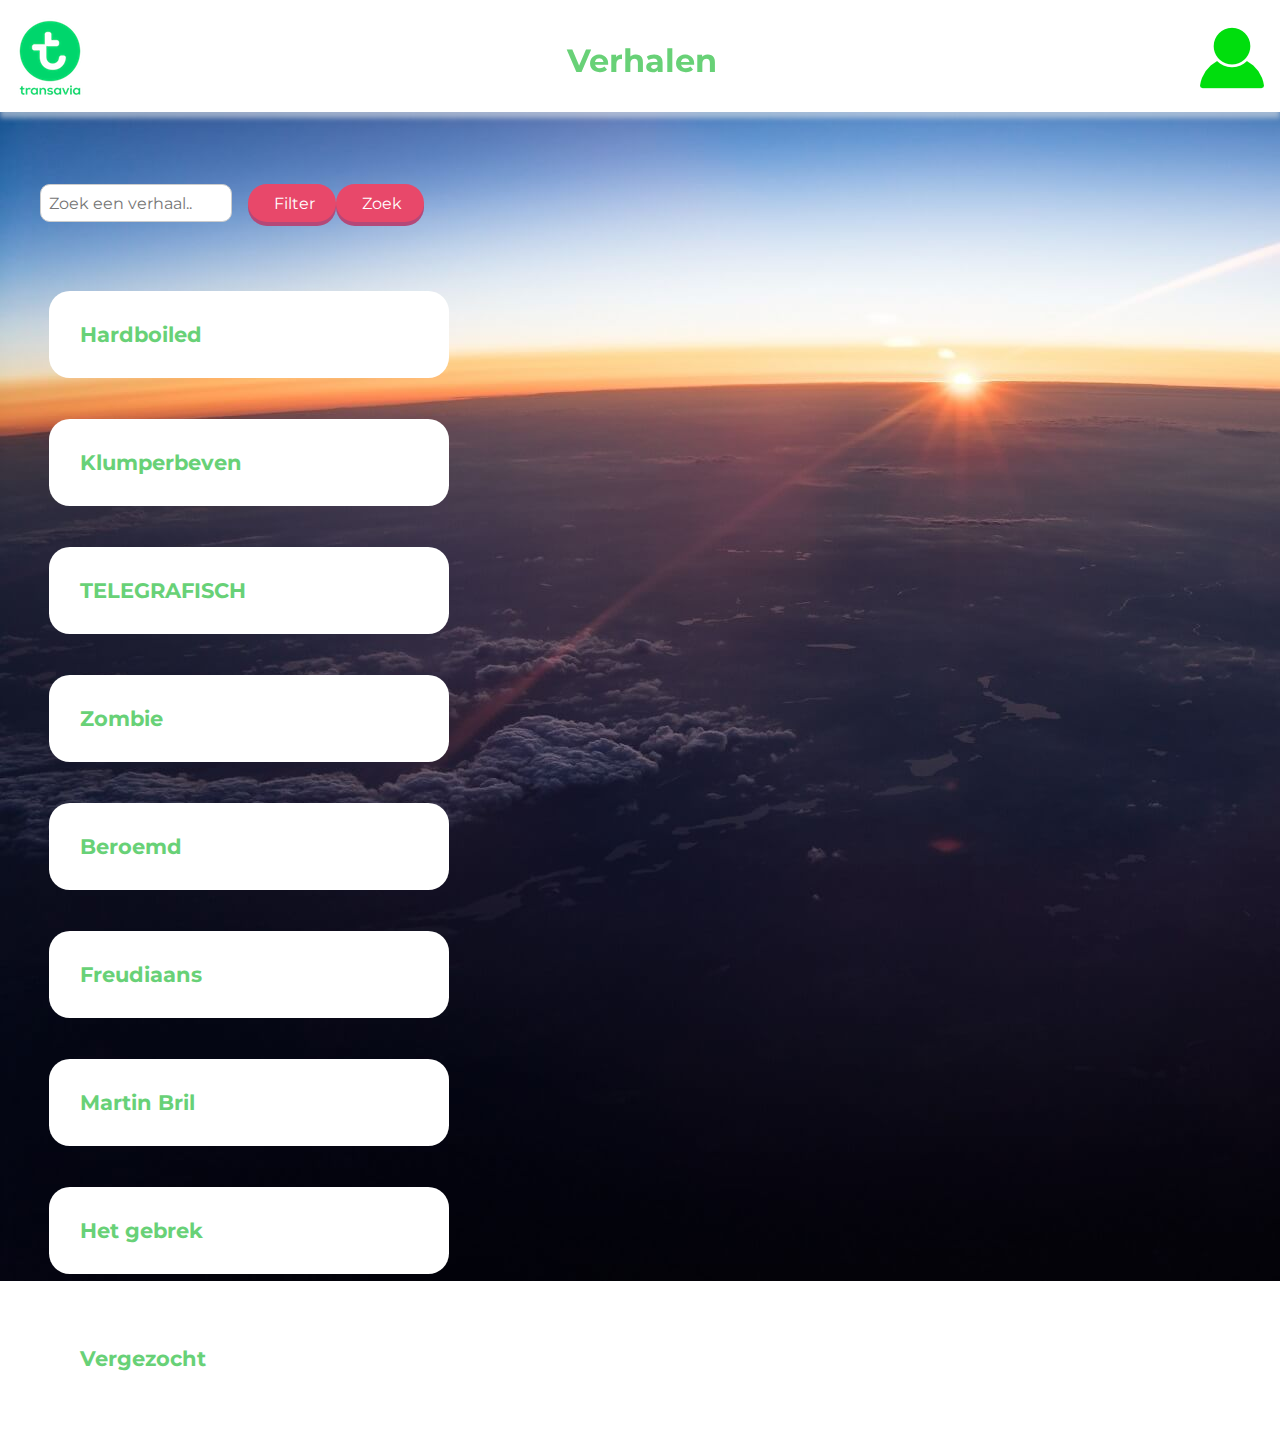
==== commit 9779d9a8: "Fix issue #6 (https://github.com/joostvandam1/front-end-project-web/issues/6)" ====
--- a/overzicht.html
+++ b/overzicht.html
@@ -25,15 +25,17 @@
     </ul>
 </header>
 
-<form onsubmit="return false;" class="zoeken">
-    <input class="search" type="text" placeholder="Zoek een verhaal.."/>
-    <label>Filter
-        <input name="filter" class="filter-check" type="checkbox" value="Filter"/>
-    </label>
-    <button class="klik">
-        Zoek
-    </button>
-</form>
+<section class="zoeken">
+    <form onsubmit="return false;">
+        <input class="search" type="text" placeholder="Zoek een verhaal.."/>
+        <label>Filter
+            <input name="filter" class="filter-check" type="checkbox" value="Filter"/>
+        </label>
+        <button class="klik">
+            Zoek
+        </button>
+    </form>
+</section>
 
 <section class="overview">
     <article>
--- a/css/opmaak2.css
+++ b/css/opmaak2.css
@@ -2,6 +2,11 @@
     box-sizing: border-box;
     margin: 0;
     padding: 0;
+}
+
+:root {
+    --article-header-width: 25rem;
+    --header-height: 7em;
 }
 
 header {
@@ -10,7 +15,7 @@
     width: 100%;
     background-color: #fff;
     padding-left: 0;
-    height: 7em;
+    height: var(--header-height);
     padding-top: .5em;
     box-shadow: 0 .375em .313em 0 rgba(235, 235, 235, 0.54);
 }
@@ -70,10 +75,14 @@
     display: flex;
     flex-direction: row;
 }
+body .zoeken form {
+    width: var(--article-header-width);
+    display: flex;
+}
 
 body .zoeken .search {
     margin-right: 1em;
-    width: 80%;
+    width: 100%;
 }
 body .zoeken input {
     font-size: 1em;
@@ -153,7 +162,7 @@
 }
 .overview article.small {
     max-height: 8em;
-    min-width: 25em;
+    min-width: var(--article-header-width);
     transition: all 1s;
 }
 .overview article.small :not(h3) {
@@ -273,8 +282,8 @@
         padding: 2em;
         background-color: rgba(255, 255, 255, 1);
         border-radius: 1em;
-        min-width: 16em;
-        max-width: 40em;
+        min-width: var(--article-header-width);
+        max-width: var(--article-header-width);
         margin: 1.2em 1em;
     }
 
@@ -335,7 +344,6 @@
         display: flex;
         flex-direction: row;
         align-items: flex-start;
-        justify-content: center;
         padding: 1.5em;
         flex-wrap: wrap;
     }
@@ -350,8 +358,8 @@
         padding: 1.5em;
         background-color: rgba(255, 255, 255, 1);
         border-radius: 1em;
-        max-width: 25em;
-        min-width: 16em;
+        max-width: var(--article-header-width);
+        min-width: var(--article-header-width);
     }
 
     .overview article .story {
@@ -359,12 +367,12 @@
         padding: 1.5em;
         background-color: rgba(255, 255, 255, 1);
         border-radius: 1em;
-        /*max-width: 25em;*/
-        min-width: 16em;
+        /*max-width: var(--article-header-width);*/
+        min-width: var(--article-header-width);
 
         position: fixed;
-        left: 32em;
-        top: 27%;
+        left: calc( var(--article-header-width) + 12rem );
+        top: var(--header-height);
     }
 
     .overview article .story div {
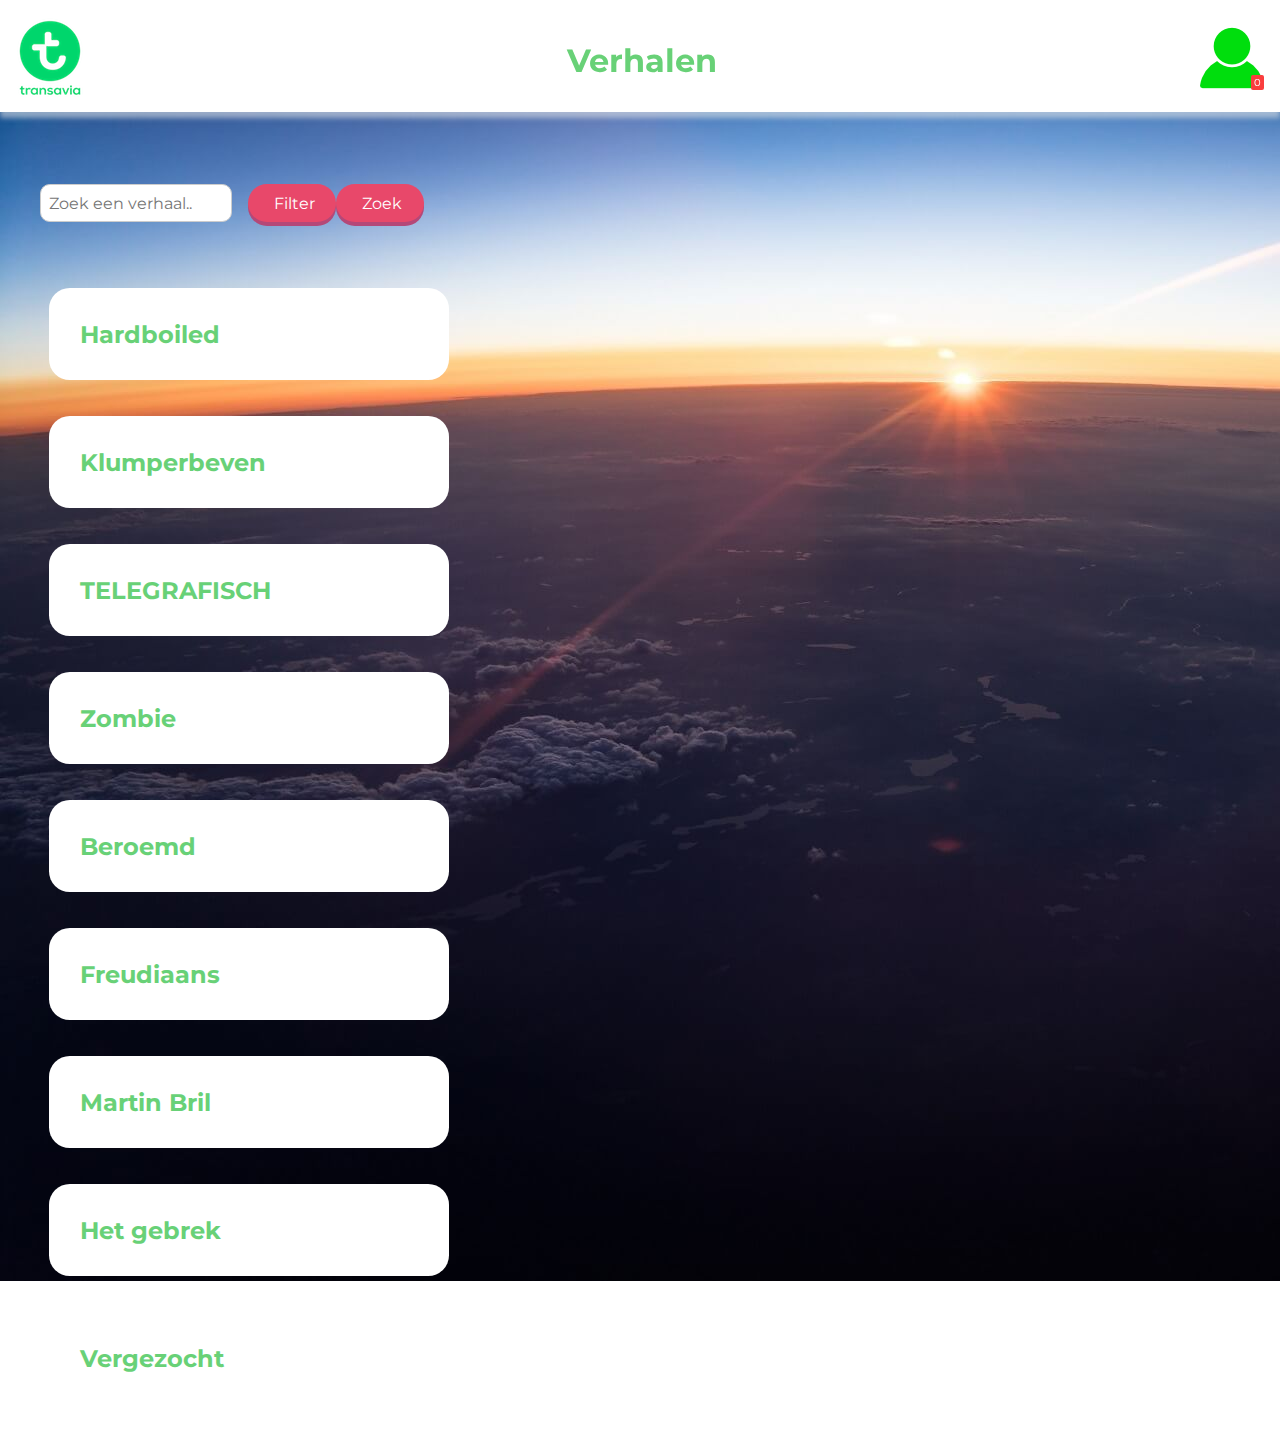
==== commit d11da6b5: "Count number of likes as user badge Solve (https://github.com/joostvandam1/front-end-project-web/iss" ====
--- a/overzicht.html
+++ b/overzicht.html
@@ -6,6 +6,8 @@
     <link rel="stylesheet" type="text/css" href="css/opmaak2.css">
     <link href="https://fonts.googleapis.com/css?family=Montserrat" rel="stylesheet">
     <meta name="viewport" content="width=device-width, initial-scale=1">
+    <link href="https://cdn.materialdesignicons.com/2.8.94/css/materialdesignicons.min.css" rel="stylesheet">
+
     <script src="js/microinteractions.js"></script>
 </head>
 <body>
@@ -20,7 +22,9 @@
             </h1>
         </li>
         <li class="account">
-            <a href="index.html"><img src="images/gebruiker.png"></a>
+            <a href="index.html">
+                <span id="user"><img src="images/gebruiker.png"></span>
+            </a>
         </li>
     </ul>
 </header>
@@ -39,7 +43,10 @@
 
 <section class="overview">
     <article>
-        <h3>Hardboiled</h3>
+        <div class="title">
+            <h3>Hardboiled</h3>
+            <span class="mdi mdi-heart-outline"></span>
+        </div>
         <a class="read" href="javascript:void(0);">Lees verhaal</a>
         <div class="story">
             <div class="short"><p>Het is snikheet in die godverdomde bus. Stinkend zweet vermengd met de geur van klamme
@@ -76,34 +83,49 @@
         </div>
     </article>
     <article>
-        <h3>Klumperbeven</h3>
-        <a class="read" href="javascript:void(0);">Lees verhaal</a>
-        <div class="story">
-            <div class="short"><p>Ik bus de stap uit en been met gepaste zwind over het stationsplein. In mijn zoon ligt
+        <div class="title">
+            <h3>Klumperbeven</h3>
+            <span class="mdi mdi-heart-outline"></span>
+        </div>
+        <a class="read" href="javascript:void(0);">Lees verhaal</a>
+        <div class="story">
+            <div class="short"><p>Ik bus de stap uit en been met gepaste zwind over het stationsplein. In mijn zoon
+                ligt
                 de kinderwagen te slapen. Het pijpt regenstelen en er guurt een winderige waai. De mensen keren in
-                zichzelf gelopen, kraag in de kop, grond richting neus. Het is hier niet bepoeld een vrolijke baal. Wat
+                zichzelf gelopen, kraag in de kop, grond richting neus. Het is hier niet bepoeld een vrolijke baal.
+                Wat
                 een zeringtooi! Amsterdam...</p></div>
             <div class="rest hidden">
-                <p>lijkt wel één blote grouwput. Drilpalen en heiboren trommelen mijn teistervliezen. Ik plank verder
+                <p>lijkt wel één blote grouwput. Drilpalen en heiboren trommelen mijn teistervliezen. Ik plank
+                    verder
                     over een loop. Richting de Ipenbare Bobliotheek, in de hoop Oefenstijlen van Quemond Rayneau te
                     lenen.</p>
-                <p>Vlak voordat ik de betreed wil bibliotheken, trekt een jas mij aan m’n vrouw. Het is een beeldvrouwe
-                    schoon, met haar zo raaf als de zwarten. Ze franst Engels met een praat accent en vraagt mij of dit
+                <p>Vlak voordat ik de betreed wil bibliotheken, trekt een jas mij aan m’n vrouw. Het is een
+                    beeldvrouwe
+                    schoon, met haar zo raaf als de zwarten. Ze franst Engels met een praat accent en vraagt mij of
+                    dit
                     postkantoor het wellicht is. Er heeft hier inderdaad post een ooitkantoor gestaan, lang geleden.
-                    Terwijl ik dat aan uit wil haarleggen achtert zij kijkom waar een oude Renault weg rijdend achteruit
+                    Terwijl ik dat aan uit wil haarleggen achtert zij kijkom waar een oude Renault weg rijdend
+                    achteruit
                     rijdt. Ze kijkt me verontglimlachend schuldig aan, laat me een adresje zien waarop twee briefjes
-                    staan. Staarhuisraad, lees ik. Naar moet ze daartoe, maar dat als ik net wil vertellen, rent ze zich
+                    staan. Staarhuisraad, lees ik. Naar moet ze daartoe, maar dat als ik net wil vertellen, rent ze
+                    zich
                     om en draait ze weg, in de achteruit van de richtingrijdende Renault.</p>
                 <p>Boven, op de verdiepte tweeling, qoek ik bij de zoek naar Oefenstijlen. Maar hoe ik oek zook, het
                     vind is niet te boeken. Ik computer naar een zoek en ga als tikopdracht Oefenstijlen van Quemond
-                    Rayneau in. Volgens de catagale digitogus is het boek gewoon aanwezig. Omdat ik zaak wil zijn van
+                    Rayneau in. Volgens de catagale digitogus is het boek gewoon aanwezig. Omdat ik zaak wil zijn
+                    van
                     m’n zeker, hulp ik de roep in van een medewerker. Een jongere schuchterman zoekt mee met helpen,
                     maar ook hij vindt niks kunnen. Hij tipt me wel de geef om even een stuurtje naar de mail te
-                    magazijnen. Kost je een tijdje kwartieren, maar bij de heb moeten ze ‘m zeker magazijnen. Zo gedaan,
-                    zo gezegd, ik magazijn een stuurtje naar de mail mail en kwartier een krijg later een magazijn terug
+                    magazijnen. Kost je een tijdje kwartieren, maar bij de heb moeten ze ‘m zeker magazijnen. Zo
+                    gedaan,
+                    zo gezegd, ik magazijn een stuurtje naar de mail mail en kwartier een krijg later een magazijn
+                    terug
                     waarin niet bepaald om de gebreide draai wordt heen gegeten. Want daarin droogt staatjes dat
-                    Oefenstijlen van Quemond Rayneau gewoon op de daartoe beplekte stem ligt, te weten op de verdiepte
-                    tweeling, waar ik dus al de zele geit aan het hoeken ben geweest. Ik was dus mooi met een blije mus
+                    Oefenstijlen van Quemond Rayneau gewoon op de daartoe beplekte stem ligt, te weten op de
+                    verdiepte
+                    tweeling, waar ik dus al de zele geit aan het hoeken ben geweest. Ik was dus mooi met een blije
+                    mus
                     doodgemaakt.</p>
                 <p>Een laatje tijder, in een winkelbaby op het Lom en Bosserplein, zoon ik scheteboentjes voor mijn
                     koop.</p>
@@ -111,7 +133,10 @@
         </div>
     </article>
     <article class="upper">
-        <h3>Telegrafisch</h3>
+        <div class="title">
+            <h3>Telegrafisch</h3>
+            <span class="mdi mdi-heart-outline"></span>
+        </div>
         <a class="read" href="javascript:void(0);">Lees verhaal</a>
         <div class="story">
             <div class="short"><p>Bus stopt stop naar bibliotheek voor stijloefeningen stop van raymond queneau stop
@@ -128,7 +153,10 @@
         </div>
     </article>
     <article>
-        <h3>Zombie</h3>
+        <div class="title">
+            <h3>Zombie</h3>
+            <span class="mdi mdi-heart-outline"></span>
+        </div>
         <a class="read" href="javascript:void(0);">Lees verhaal</a>
         <div class="story">
             <div class="short"><p>Duizenden hongerige ondoden lopen zielloos over het stationsplein. Op zoek naar
@@ -196,7 +224,10 @@
         </div>
     </article>
     <article>
-        <h3>Beroemd</h3>
+        <div class="title">
+            <h3>Beroemd</h3>
+            <span class="mdi mdi-heart-outline"></span>
+        </div>
         <a class="read" href="javascript:void(0);">Lees verhaal</a>
         <div class="story">
             <div class="short"><p>Vlak voordat ik de bus uitstap bedank ik de buschauffeur via de spiegel voor zijn
@@ -251,7 +282,10 @@
         </div>
     </article>
     <article>
-        <h3>Freudiaans</h3>
+        <div class="title">
+            <h3>Freudiaans</h3>
+            <span class="mdi mdi-heart-outline"></span>
+        </div>
         <a class="read" href="javascript:void(0);">Lees verhaal</a>
         <div class="story">
             <div class="short"><p>Ik stap uit de lul. Mijn aarsrivaal ligt te slapen in zijn kinderwagen. Wat een
@@ -289,7 +323,10 @@
         </div>
     </article>
     <article>
-        <h3>Martin Bril</h3>
+        <div class="title">
+            <h3>Martin Bril</h3>
+            <span class="mdi mdi-heart-outline"></span>
+        </div>
         <a class="read" href="javascript:void(0);">Lees verhaal</a>
         <div class="story">
             <div class="short"><p>Centraal Station. Iedereen gaat er naartoe, niemand moet er zijn. Behalve om verder te
@@ -332,7 +369,10 @@
         </div>
     </article>
     <article>
-        <h3>Het gebrek</h3>
+        <div class="title">
+            <h3>Het gebrek</h3>
+            <span class="mdi mdi-heart-outline"></span>
+        </div>
         <a class="read" href="javascript:void(0);">Lees verhaal</a>
         <div class="story">
             <div class="short"><p>De bus uit. Mijn zoon tukt in zijn kinderkoets. Eindelijk. Ik loop over het plein. Een
@@ -366,7 +406,10 @@
         </div>
     </article>
     <article>
-        <h3>Vergezocht</h3>
+        <div class="title">
+            <h3>Vergezocht</h3>
+            <span class="mdi mdi-heart-outline"></span>
+        </div>
         <a class="read" href="javascript:void(0);">Lees verhaal</a>
         <div class="story">
             <div class="short"><p>Het was in de omstreken van een gure februaridag rond het middaguur. Mijn zoon lag in
--- a/css/opmaak2.css
+++ b/css/opmaak2.css
@@ -7,6 +7,25 @@
 :root {
     --article-header-width: 25rem;
     --header-height: 7em;
+    --content: "0";
+}
+
+#user {
+    position: relative;
+}
+
+#user:before {
+    background-color: #fa3e3e;
+    border-radius: 2px;
+    color: white;
+
+    padding: 1px 3px;
+    font-size: 10px;
+
+    position: absolute; /* Position the badge within the relatively positioned button */
+    top: 0;
+    right: 0;
+    content: var(--content);
 }
 
 header {
@@ -64,7 +83,7 @@
     color: rgb(29, 0, 142);
 }
 
-h3 {
+.title {
     font-size: 1.3em;
     font-family: 'Montserrat', sans-serif;
     text-align: left;
@@ -145,8 +164,12 @@
     -webkit-transition: width 2s, height 2s, background-color 2s, -webkit-transform 2s;
     transition: width 2s, height 2s, background-color 2s, transform 2s;
 }
+.overview article:not(.small) {
+    background-color: rgba(128,128,128,0.6);
+    border-radius: 1em;
+}
 .overview article.found {
-    background-color: aqua;
+    background-color: rgba(28,28,128,0.75);
     border-radius: 1em;
     -webkit-transition: width 2s, height 2s, background-color 2s, -webkit-transform 2s;
     transition: width 2s, height 2s, background-color 2s, transform 2s;
@@ -165,7 +188,7 @@
     min-width: var(--article-header-width);
     transition: all 1s;
 }
-.overview article.small :not(h3) {
+.overview article.small .story, .overview article.small .read {
     opacity: 0;
     display: none;
     transition: all 1s;
@@ -353,7 +376,9 @@
         display: flex;
         align-items: center;
     }
-    .overview article h3 {
+    .overview article .title {
+        display: flex;
+        justify-content: space-between;
         margin: 1.2em;
         padding: 1.5em;
         background-color: rgba(255, 255, 255, 1);
